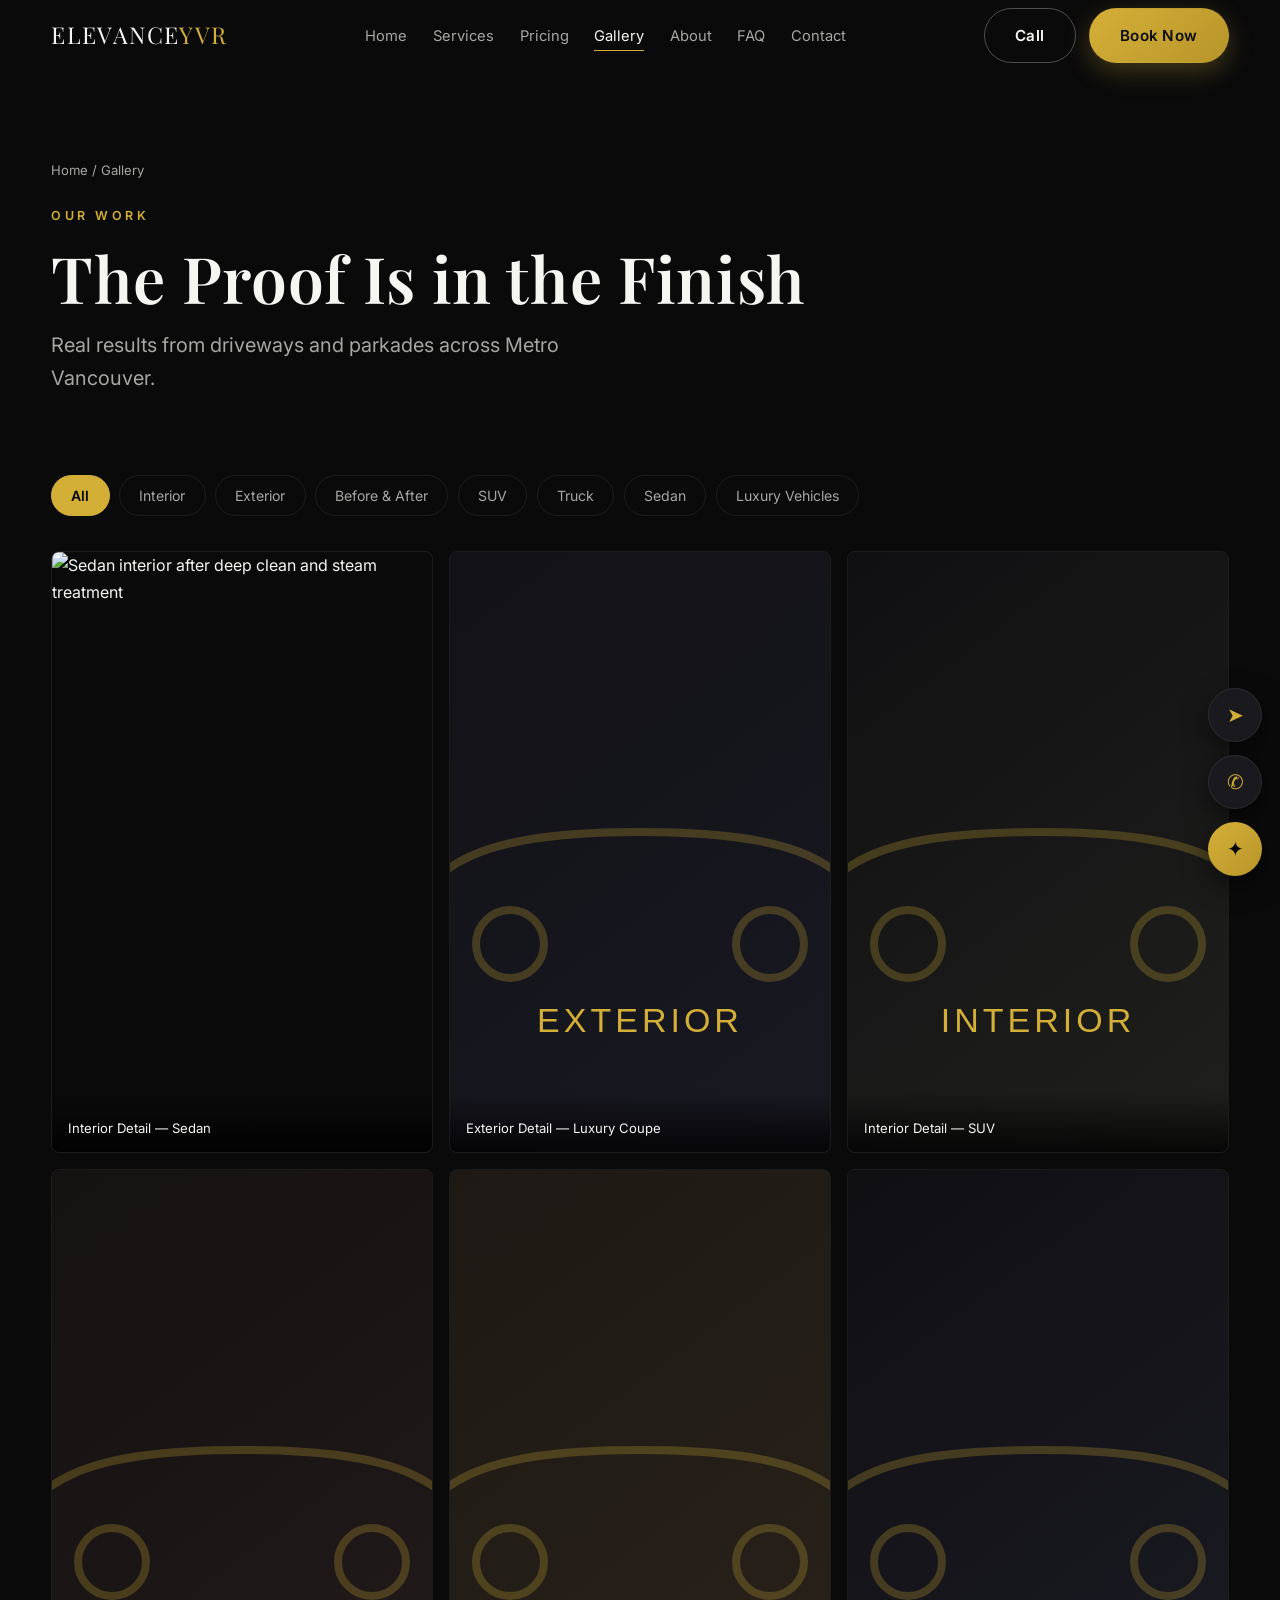
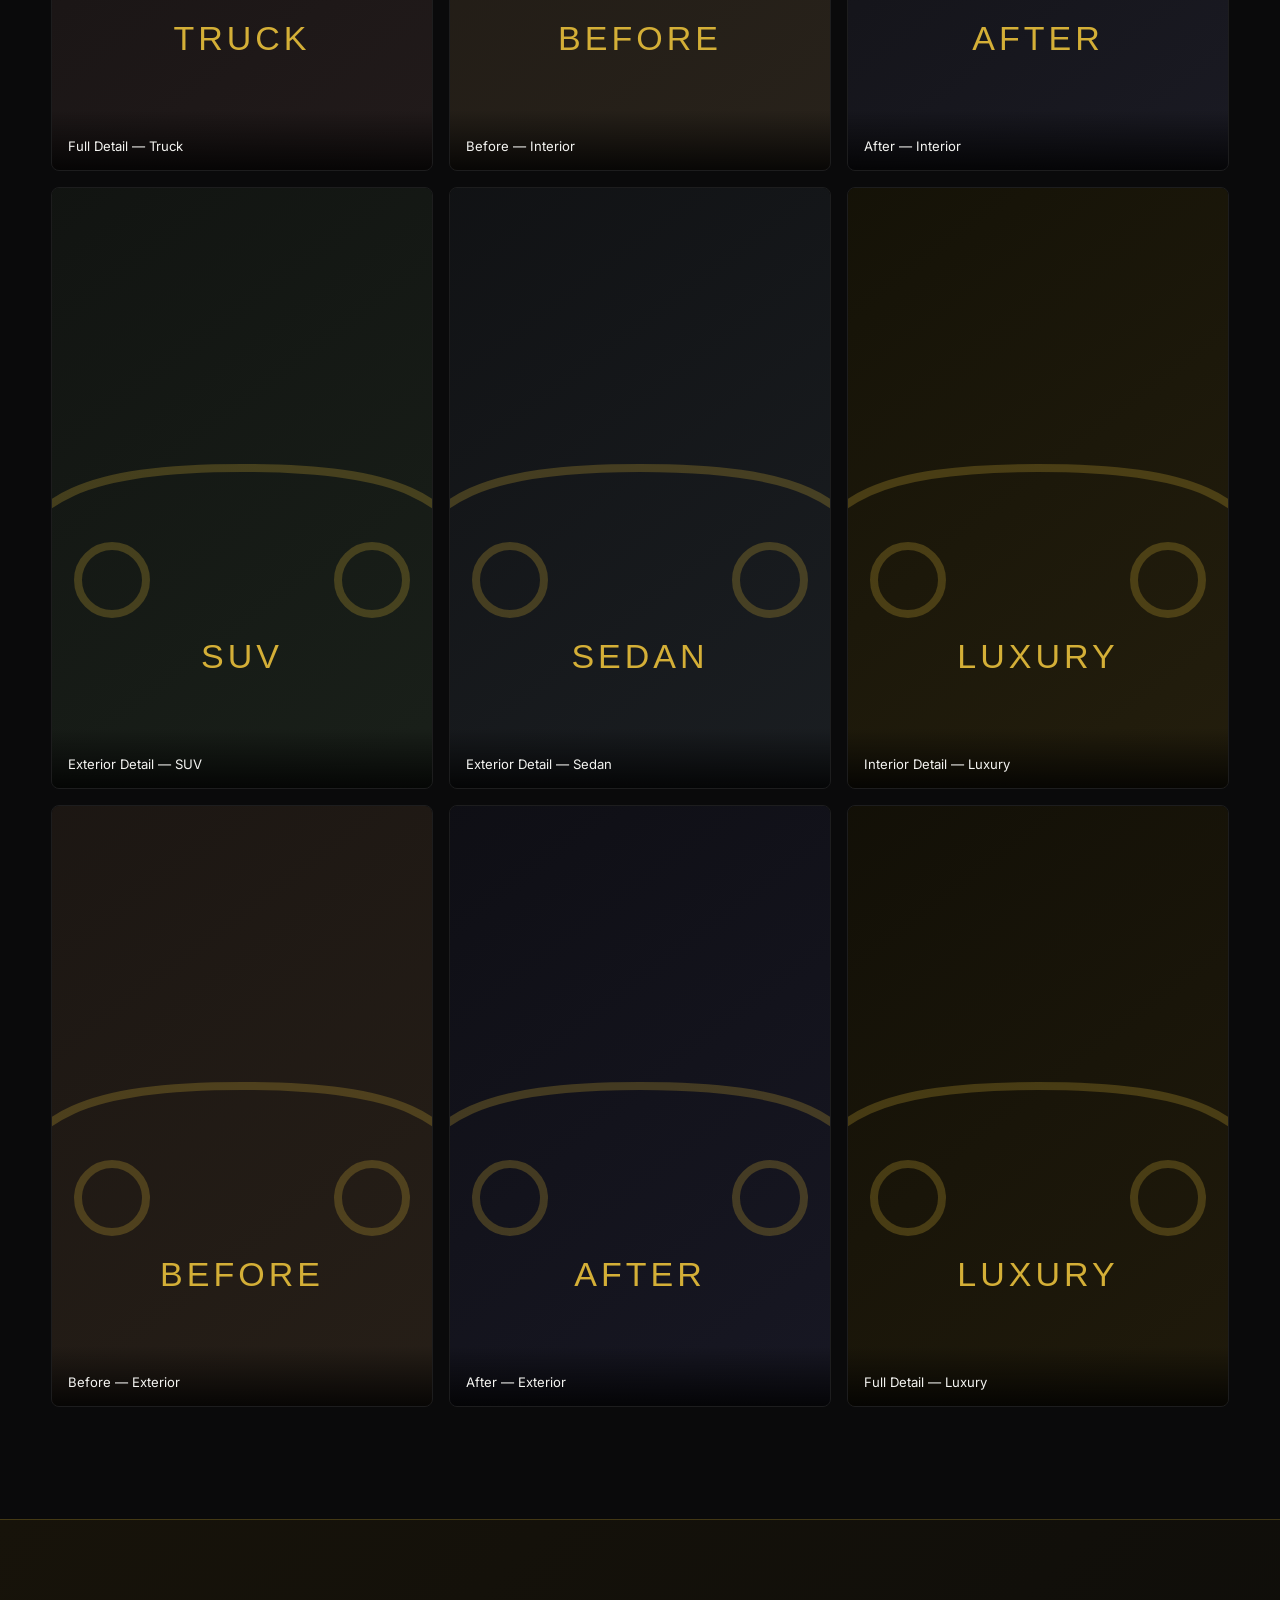
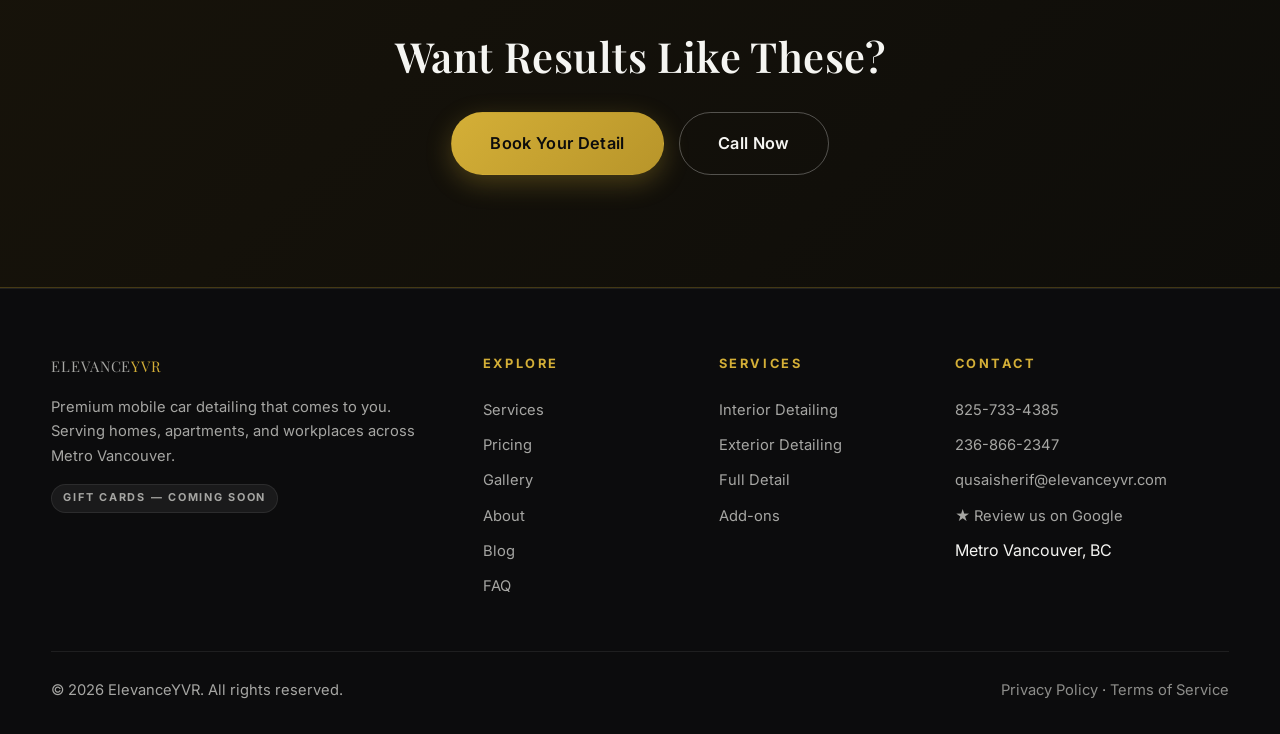
==== gallery.html @ 8b78eb4e "Add privacy policy, terms of service, services page, sitemap, and robots.txt" ====
<!DOCTYPE html>
<html lang="en-CA">
<head>
  <meta charset="UTF-8">
  <meta name="viewport" content="width=device-width, initial-scale=1.0">
  <title>Detailing Gallery | Before & After | ElevanceYVR Vancouver</title>
  <meta name="description" content="Before & after photos of interior and exterior details on sedans, SUVs, trucks and luxury vehicles across Metro Vancouver.">
  <link rel="canonical" href="https://elevanceyvr.com/gallery.html">
  <meta name="theme-color" content="#0a0a0b">
  <link rel="icon" type="image/svg+xml" href="assets/img/favicon.svg">
  <meta property="og:type" content="website">
  <meta property="og:site_name" content="ElevanceYVR">
  <meta property="og:title" content="Detailing Gallery | Before & After | ElevanceYVR Vancouver">
  <meta property="og:description" content="Before & after photos of interior and exterior details on sedans, SUVs, trucks and luxury vehicles across Metro Vancouver.">
  <meta property="og:url" content="https://elevanceyvr.com/gallery.html">
  <meta property="og:image" content="https://elevanceyvr.com/assets/img/og-image.svg">
  <meta property="og:locale" content="en_CA">
  <meta name="twitter:card" content="summary_large_image">
  <meta name="twitter:title" content="Detailing Gallery | Before & After | ElevanceYVR Vancouver">
  <meta name="twitter:description" content="Before & after photos of interior and exterior details on sedans, SUVs, trucks and luxury vehicles across Metro Vancouver.">
  <meta name="twitter:image" content="https://elevanceyvr.com/assets/img/og-image.svg">
  <link rel="preconnect" href="https://fonts.googleapis.com">
  <link rel="preconnect" href="https://fonts.gstatic.com" crossorigin>
  <link href="https://fonts.googleapis.com/css2?family=Inter:wght@400;600;700&family=Playfair+Display:wght@500;600&display=swap" rel="stylesheet">
  <link rel="stylesheet" href="css/style.css">
</head>
<body>
  <a class="skip-link" href="#main">Skip to content</a>
  <header class="site-header">
    <div class="container nav">
      <a class="logo" href="index.html" aria-label="ElevanceYVR home">ELEVANCE<span>YVR</span></a>
      <nav aria-label="Main navigation">
        <ul class="nav-links" id="nav-links">
          <li><a href="index.html">Home</a></li>
          <li><a href="services.html">Services</a></li>
          <li><a href="pricing.html">Pricing</a></li>
          <li><a href="gallery.html" aria-current="page">Gallery</a></li>
          <li><a href="about.html">About</a></li>
          <li><a href="faq.html">FAQ</a></li>
          <li><a href="contact.html">Contact</a></li>
        </ul>
      </nav>
      <div class="nav-cta">
        <a class="btn btn-outline" data-config="tel" href="tel:+18257334385">Call</a>
        <a class="btn btn-gold" href="booking.html">Book Now</a>
        <button class="nav-toggle" aria-expanded="false" aria-controls="nav-links" aria-label="Menu"><span></span></button>
      </div>
    </div>
  </header>
  <main id="main">
    <section class="page-hero">
      <div class="container">
        <p class="breadcrumbs"><a href="index.html">Home</a> / Gallery</p>
        <p class="eyebrow">Our Work</p>
        <h1>The Proof Is in the Finish</h1>
        <p class="lead">Real results from driveways and parkades across Metro Vancouver.</p>
      </div>
    </section>

    <section class="section" style="padding-top:1rem">
      <div class="container">
        <!-- Filter bar -->
        <div class="filter-bar" role="group" aria-label="Filter gallery">
          <button class="filter-btn active" data-filter="all">All</button>
          <button class="filter-btn" data-filter="interior">Interior</button>
          <button class="filter-btn" data-filter="exterior">Exterior</button>
          <button class="filter-btn" data-filter="beforeafter">Before &amp; After</button>
          <button class="filter-btn" data-filter="suv">SUV</button>
          <button class="filter-btn" data-filter="truck">Truck</button>
          <button class="filter-btn" data-filter="sedan">Sedan</button>
          <button class="filter-btn" data-filter="luxury">Luxury Vehicles</button>
        </div>

        <!-- Gallery grid: add photos by copying a <figure> block and setting
             data-cat to space-separated categories -->
        <div class="gallery-grid" id="gallery-grid">
          <figure class="gallery-item" data-cat="interior sedan"><img src="assets/img/interior-1.svg" alt="Sedan interior after deep clean and steam treatment" loading="lazy" width="800" height="600"><figcaption>Interior Detail — Sedan</figcaption></figure>
          <figure class="gallery-item" data-cat="exterior luxury"><img src="assets/img/exterior-1.svg" alt="Luxury coupe exterior after hand wash and wax" loading="lazy" width="800" height="600"><figcaption>Exterior Detail — Luxury Coupe</figcaption></figure>
          <figure class="gallery-item" data-cat="interior suv"><img src="assets/img/interior-2.svg" alt="SUV interior with shampooed carpets and conditioned seats" loading="lazy" width="800" height="600"><figcaption>Interior Detail — SUV</figcaption></figure>
          <figure class="gallery-item" data-cat="exterior truck"><img src="assets/img/truck-1.svg" alt="Pickup truck exterior after full detail" loading="lazy" width="800" height="600"><figcaption>Full Detail — Truck</figcaption></figure>
          <figure class="gallery-item" data-cat="beforeafter interior"><img src="assets/img/before-1.svg" alt="Interior before detailing showing dirt and stains" loading="lazy" width="800" height="600"><figcaption>Before — Interior</figcaption></figure>
          <figure class="gallery-item" data-cat="beforeafter interior"><img src="assets/img/after-1.svg" alt="Same interior after detailing, spotless" loading="lazy" width="800" height="600"><figcaption>After — Interior</figcaption></figure>
          <figure class="gallery-item" data-cat="suv exterior"><img src="assets/img/suv-1.svg" alt="SUV exterior with glossy finish after wax" loading="lazy" width="800" height="600"><figcaption>Exterior Detail — SUV</figcaption></figure>
          <figure class="gallery-item" data-cat="sedan exterior"><img src="assets/img/sedan-1.svg" alt="Sedan exterior after hand wash and trim dressing" loading="lazy" width="800" height="600"><figcaption>Exterior Detail — Sedan</figcaption></figure>
          <figure class="gallery-item" data-cat="luxury interior"><img src="assets/img/luxury-1.svg" alt="Luxury vehicle interior with conditioned leather" loading="lazy" width="800" height="600"><figcaption>Interior Detail — Luxury</figcaption></figure>
          <figure class="gallery-item" data-cat="beforeafter exterior"><img src="assets/img/before-2.svg" alt="Exterior before detailing with dirt and bug residue" loading="lazy" width="800" height="600"><figcaption>Before — Exterior</figcaption></figure>
          <figure class="gallery-item" data-cat="beforeafter exterior"><img src="assets/img/after-2.svg" alt="Same exterior after detailing with mirror shine" loading="lazy" width="800" height="600"><figcaption>After — Exterior</figcaption></figure>
          <figure class="gallery-item" data-cat="luxury exterior"><img src="assets/img/luxury-2.svg" alt="Luxury sedan after full detail at dusk" loading="lazy" width="800" height="600"><figcaption>Full Detail — Luxury</figcaption></figure>
        </div>
      </div>
    </section>

    <section class="section cta-band">
      <div class="container center reveal">
        <h2>Want Results Like These?</h2>
        <div class="btn-row mt-3" style="justify-content:center">
          <a class="btn btn-gold btn-lg" href="booking.html">Book Your Detail</a>
          <a class="btn btn-outline btn-lg" data-config="tel" href="tel:+18257334385">Call Now</a>
        </div>
      </div>
    </section>
  </main>
  <footer class="site-footer">
    <div class="container">
      <div class="footer-grid">
        <div>
          <a class="logo" href="index.html">ELEVANCE<span>YVR</span></a>
          <p class="mt-2">Premium mobile car detailing that comes to you. Serving homes, apartments, and workplaces across Metro Vancouver.</p>
          <p class="mt-2"><span class="badge badge-muted">Gift Cards — Coming Soon</span></p>
        </div>
        <div>
          <h4>Explore</h4>
          <ul>
            <li><a href="services.html">Services</a></li>
            <li><a href="pricing.html">Pricing</a></li>
            <li><a href="gallery.html">Gallery</a></li>
            <li><a href="about.html">About</a></li>
            <li><a href="blog/index.html">Blog</a></li>
            <li><a href="faq.html">FAQ</a></li>
          </ul>
        </div>
        <div>
          <h4>Services</h4>
          <ul>
            <li><a href="services.html#interior">Interior Detailing</a></li>
            <li><a href="services.html#exterior">Exterior Detailing</a></li>
            <li><a href="services.html#full">Full Detail</a></li>
            <li><a href="services.html#addons">Add-ons</a></li>
          </ul>
        </div>
        <div>
          <h4>Contact</h4>
          <ul>
            <li><a data-config="tel" href="tel:+18257334385" data-config-text>825-733-4385</a></li>
            <li><a data-config="tel2" href="tel:+12368662347" data-config-text>236-866-2347</a></li>
            <li><a data-config="mailto" href="mailto:qusaisherif@elevanceyvr.com" data-config-text>qusaisherif@elevanceyvr.com</a></li>
            <li><a data-config="review" href="#" target="_blank" rel="noopener">★ Review us on Google</a></li>
            <li>Metro Vancouver, BC</li>
          </ul>
        </div>
      </div>
      <div class="footer-bottom">
        <p>© <span data-year>2026</span> ElevanceYVR. All rights reserved.</p>
        <p><a href="privacy.html">Privacy Policy</a> · <a href="terms.html">Terms of Service</a></p>
      </div>
    </div>
  </footer>
  <div class="fab-stack">
    <a class="fab" data-config="directions" href="#" target="_blank" rel="noopener" aria-label="Get directions" title="Directions">➤</a>
    <a class="fab" data-config="tel" href="tel:+18257334385" aria-label="Call ElevanceYVR" title="Call">✆</a>
    <a class="fab fab-book" href="booking.html" aria-label="Book now" title="Book Now">✦</a>
  </div>
  <nav class="mobile-nav" aria-label="Quick actions">
    <ul>
      <li><a data-config="tel" href="tel:+18257334385"><span aria-hidden="true">✆</span><span>Call</span></a></li>
      <li><a class="primary" href="booking.html"><span aria-hidden="true">✦</span><span>Book</span></a></li>
      <li><a data-config="directions" href="#" target="_blank" rel="noopener"><span aria-hidden="true">➤</span><span>Directions</span></a></li>
    </ul>
  </nav>
  <script src="js/config.js"></script>
  <script src="js/main.js" defer></script>
  <script src="js/gallery.js" defer></script>
</body>
</html>
---- css/style.css ----
/* ==========================================================================
   ElevanceYVR — Premium Mobile Car Detailing
   Design system: matte black / white / gold. Luxury, minimal, modern.
   ========================================================================== */

/* ---------- Design tokens ---------- */
:root {
  --black: #0a0a0b;          /* page background */
  --surface: #121214;        /* cards */
  --surface-2: #1a1a1e;      /* raised cards / inputs */
  --line: rgba(255, 255, 255, .08);
  --white: #f5f5f2;
  --muted: #a6a6a3;
  --gold: #d4af37;
  --gold-soft: #e6c96b;
  --gold-dim: rgba(212, 175, 55, .12);
  --radius: 14px;
  --radius-sm: 8px;
  --shadow: 0 20px 50px rgba(0, 0, 0, .45);
  --font-display: "Playfair Display", Georgia, serif;
  --font-body: "Inter", -apple-system, BlinkMacSystemFont, "Segoe UI", Roboto, sans-serif;
  --container: 1180px;
  --header-h: 72px;
  --ease: cubic-bezier(.22, 1, .36, 1);
}

/* ---------- Reset / base ---------- */
*, *::before, *::after { box-sizing: border-box; margin: 0; padding: 0; }
html { scroll-behavior: smooth; scroll-padding-top: calc(var(--header-h) + 12px); }
@media (prefers-reduced-motion: reduce) {
  html { scroll-behavior: auto; }
  *, *::before, *::after { animation-duration: .01ms !important; transition-duration: .01ms !important; }
}
body {
  background: var(--black);
  color: var(--white);
  font-family: var(--font-body);
  font-size: 1rem;
  line-height: 1.65;
  -webkit-font-smoothing: antialiased;
}
img, svg, iframe { max-width: 100%; display: block; }
a { color: inherit; text-decoration: none; }
ul, ol { list-style: none; }
button { font: inherit; cursor: pointer; background: none; border: none; color: inherit; }
:focus-visible { outline: 2px solid var(--gold); outline-offset: 3px; border-radius: 2px; }

.skip-link {
  position: absolute; left: -9999px; top: 0; z-index: 200;
  background: var(--gold); color: #000; padding: .6rem 1rem; font-weight: 600;
}
.skip-link:focus { left: 12px; top: 12px; }

/* ---------- Typography ---------- */
h1, h2, h3 { font-family: var(--font-display); font-weight: 600; line-height: 1.15; letter-spacing: .01em; }
h1 { font-size: clamp(2.2rem, 5.5vw, 4rem); }
h2 { font-size: clamp(1.7rem, 3.6vw, 2.6rem); }
h3 { font-size: 1.25rem; }
.lead { color: var(--muted); font-size: clamp(1.05rem, 2vw, 1.25rem); max-width: 46ch; }
.eyebrow {
  display: inline-block; color: var(--gold); font-size: .78rem; font-weight: 600;
  letter-spacing: .28em; text-transform: uppercase; margin-bottom: .9rem;
}
.gold { color: var(--gold); }
.center { text-align: center; }
.center .lead { margin-inline: auto; }

/* ---------- Layout ---------- */
.container { width: min(var(--container), 92%); margin-inline: auto; }
.section { padding: clamp(4rem, 9vw, 7rem) 0; }
.section-alt { background: linear-gradient(180deg, var(--black), #0e0e10 30%, var(--black)); }
.section-head { max-width: 720px; margin-bottom: clamp(2rem, 5vw, 3.5rem); }
.section-head.center { margin-inline: auto; }
.grid { display: grid; gap: 1.5rem; }
.grid-2 { grid-template-columns: repeat(2, 1fr); }
.grid-3 { grid-template-columns: repeat(3, 1fr); }
.grid-4 { grid-template-columns: repeat(4, 1fr); }
@media (max-width: 900px) { .grid-3, .grid-4 { grid-template-columns: repeat(2, 1fr); } }
@media (max-width: 620px) { .grid-2, .grid-3, .grid-4 { grid-template-columns: 1fr; } }

/* ---------- Buttons ---------- */
.btn {
  display: inline-flex; align-items: center; justify-content: center; gap: .55rem;
  padding: .85rem 1.9rem; border-radius: 999px; font-weight: 600; font-size: .95rem;
  letter-spacing: .02em; transition: transform .25s var(--ease), box-shadow .25s var(--ease),
  background .25s, color .25s, border-color .25s; border: 1px solid transparent;
  min-height: 48px;
}
.btn:hover { transform: translateY(-2px); }
.btn:active { transform: translateY(0); }
.btn-gold {
  background: linear-gradient(135deg, var(--gold), #b8952a);
  color: #0c0c0c; box-shadow: 0 8px 26px rgba(212, 175, 55, .28);
}
.btn-gold:hover { box-shadow: 0 12px 32px rgba(212, 175, 55, .4); }
.btn-outline { border-color: rgba(255, 255, 255, .28); color: var(--white); }
.btn-outline:hover { border-color: var(--gold); color: var(--gold); }
.btn-ghost { color: var(--muted); }
.btn-ghost:hover { color: var(--gold); }
.btn-lg { padding: 1.05rem 2.4rem; font-size: 1.02rem; }
.btn-block { width: 100%; }

/* ---------- Header / navigation ---------- */
.site-header {
  position: fixed; inset: 0 0 auto 0; z-index: 100; height: var(--header-h);
  display: flex; align-items: center;
  transition: background .35s, border-color .35s, backdrop-filter .35s;
  border-bottom: 1px solid transparent;
}
.site-header.scrolled {
  background: rgba(10, 10, 11, .82);
  backdrop-filter: blur(14px); -webkit-backdrop-filter: blur(14px);
  border-bottom-color: var(--line);
}
.nav { display: flex; align-items: center; justify-content: space-between; gap: 1rem; }
.logo { font-family: var(--font-display); font-size: 1.45rem; letter-spacing: .06em; }
.logo span { color: var(--gold); }
.nav-links { display: flex; align-items: center; gap: 1.6rem; }
.nav-links a { font-size: .92rem; color: var(--muted); transition: color .2s; position: relative; }
.nav-links a::after {
  content: ""; position: absolute; left: 0; bottom: -6px; height: 1px; width: 0;
  background: var(--gold); transition: width .3s var(--ease);
}
.nav-links a:hover, .nav-links a[aria-current="page"] { color: var(--white); }
.nav-links a:hover::after, .nav-links a[aria-current="page"]::after { width: 100%; }
.nav-cta { display: flex; align-items: center; gap: .8rem; }
.nav-toggle { display: none; width: 44px; height: 44px; position: relative; z-index: 102; }
.nav-toggle span, .nav-toggle span::before, .nav-toggle span::after {
  content: ""; display: block; width: 24px; height: 2px; background: var(--white);
  position: absolute; left: 10px; transition: transform .3s var(--ease), opacity .2s;
}
.nav-toggle span { top: 21px; }
.nav-toggle span::before { top: -7px; left: 0; }
.nav-toggle span::after { top: 7px; left: 0; }
.nav-toggle[aria-expanded="true"] span { background: transparent; }
.nav-toggle[aria-expanded="true"] span::before { transform: translateY(7px) rotate(45deg); }
.nav-toggle[aria-expanded="true"] span::after { transform: translateY(-7px) rotate(-45deg); }

@media (max-width: 980px) {
  .nav-toggle { display: block; }
  .nav-cta .btn-outline { display: none; }
  .nav-links {
    position: fixed; inset: 0; z-index: 101; flex-direction: column; justify-content: center;
    gap: 2rem; background: rgba(10, 10, 11, .97); backdrop-filter: blur(10px);
    opacity: 0; visibility: hidden; transition: opacity .3s, visibility .3s;
  }
  .nav-links.open { opacity: 1; visibility: visible; }
  .nav-links a { font-size: 1.3rem; }
}

/* ---------- Promo banner ---------- */
.promo-banner {
  background: linear-gradient(90deg, #2a2110, #1a1508);
  border-bottom: 1px solid rgba(212, 175, 55, .3);
  color: var(--gold-soft); text-align: center; font-size: .88rem;
  padding: .55rem 3rem .55rem 1rem; position: relative; z-index: 99;
}
.promo-banner a { text-decoration: underline; text-underline-offset: 3px; }
.promo-banner .promo-close {
  position: absolute; right: .6rem; top: 50%; transform: translateY(-50%);
  width: 32px; height: 32px; color: var(--gold-soft); font-size: 1.1rem;
}
body.has-promo { --header-h: 112px; }
body.has-promo .site-header { top: 40px; }

/* ---------- Hero ---------- */
.hero {
  min-height: 92svh; display: flex; align-items: center; position: relative;
  padding-top: var(--header-h); overflow: hidden; isolation: isolate;
}
.hero-bg {
  position: absolute; inset: 0; z-index: -1; object-fit: cover; width: 100%; height: 100%;
  opacity: .9;
}
.hero::after {
  content: ""; position: absolute; inset: 0; z-index: -1;
  background: linear-gradient(180deg, rgba(10,10,11,.55), rgba(10,10,11,.25) 45%, var(--black));
}
.hero-inner { max-width: 780px; }
.hero .btn-row { margin-top: 2.2rem; }
.btn-row { display: flex; flex-wrap: wrap; gap: .9rem; }
.hero-badges { display: flex; flex-wrap: wrap; gap: 1.6rem; margin-top: 3rem; color: var(--muted); font-size: .88rem; }
.hero-badges strong { color: var(--gold); font-size: 1.15rem; display: block; font-family: var(--font-display); }

/* ---------- Cards ---------- */
.card {
  background: var(--surface); border: 1px solid var(--line); border-radius: var(--radius);
  padding: 2rem 1.7rem; transition: transform .35s var(--ease), border-color .35s, box-shadow .35s;
}
.card:hover { transform: translateY(-5px); border-color: rgba(212, 175, 55, .35); box-shadow: var(--shadow); }
.card h3 { margin-bottom: .6rem; }
.card p { color: var(--muted); font-size: .95rem; }
.card-icon {
  width: 52px; height: 52px; border-radius: 12px; display: grid; place-items: center;
  background: var(--gold-dim); color: var(--gold); margin-bottom: 1.2rem; font-size: 1.35rem;
}
.check-list li, .x-list li { display: flex; gap: .6rem; padding: .3rem 0; color: var(--muted); font-size: .95rem; }
.check-list li::before { content: "✓"; color: var(--gold); font-weight: 700; flex: none; }
.badge {
  display: inline-block; font-size: .68rem; font-weight: 700; letter-spacing: .16em;
  text-transform: uppercase; padding: .28rem .7rem; border-radius: 999px;
  background: var(--gold-dim); color: var(--gold); border: 1px solid rgba(212,175,55,.3);
}
.badge-muted { background: rgba(255,255,255,.06); color: var(--muted); border-color: var(--line); }

/* ---------- Process steps ---------- */
.steps { counter-reset: step; }
.step { position: relative; padding-left: 0; }
.step-num {
  font-family: var(--font-display); font-size: 2.6rem; color: transparent;
  -webkit-text-stroke: 1px var(--gold); margin-bottom: .8rem; display: block; line-height: 1;
}

/* ---------- Pricing ---------- */
.pricing-grid { align-items: stretch; }
.price-card { display: flex; flex-direction: column; position: relative; }
.price-card.featured { border-color: rgba(212, 175, 55, .55); background: linear-gradient(180deg, #17150d, var(--surface)); }
.price-card .badge { position: absolute; top: -13px; left: 50%; transform: translateX(-50%); background: var(--gold); color: #000; }
.price { font-family: var(--font-display); font-size: 2.6rem; margin: .6rem 0 .2rem; }
.price small { font-size: 1rem; color: var(--muted); font-family: var(--font-body); }
.price-from { color: var(--muted); font-size: .8rem; text-transform: uppercase; letter-spacing: .14em; }
.price-card ul { margin: 1.3rem 0 1.8rem; flex: 1; }
.compare-wrap { overflow-x: auto; border: 1px solid var(--line); border-radius: var(--radius); }
.compare { width: 100%; border-collapse: collapse; min-width: 640px; font-size: .93rem; }
.compare th, .compare td { padding: .85rem 1.1rem; text-align: center; border-bottom: 1px solid var(--line); }
.compare th { background: var(--surface-2); font-weight: 600; }
.compare td:first-child, .compare th:first-child { text-align: left; color: var(--muted); }
.compare .yes { color: var(--gold); font-weight: 700; }
.compare .no { color: #555; }
.compare tr:last-child td { border-bottom: 0; }
.compare .col-featured { background: rgba(212, 175, 55, .06); }

/* ---------- Reviews carousel ---------- */
.carousel { position: relative; overflow: hidden; }
.carousel-track { display: flex; transition: transform .6s var(--ease); }
.review-slide { flex: 0 0 100%; padding: 0 4px; }
.review-card {
  max-width: 760px; margin-inline: auto; text-align: center;
  background: var(--surface); border: 1px solid var(--line); border-radius: var(--radius);
  padding: clamp(1.8rem, 4vw, 3rem);
}
.review-stars { color: var(--gold); letter-spacing: .3em; font-size: 1.1rem; margin-bottom: 1.1rem; }
.review-text { color: var(--white); font-size: 1.02rem; font-style: italic; max-width: 60ch; margin-inline: auto; }
.review-name { margin-top: 1.4rem; color: var(--gold); font-weight: 600; }
.review-source { color: var(--muted); font-size: .82rem; }
.carousel-nav { display: flex; align-items: center; justify-content: center; gap: 1rem; margin-top: 1.6rem; }
.carousel-btn {
  width: 46px; height: 46px; border-radius: 50%; border: 1px solid var(--line);
  display: grid; place-items: center; transition: border-color .2s, color .2s;
}
.carousel-btn:hover { border-color: var(--gold); color: var(--gold); }
.carousel-dots { display: flex; gap: .5rem; }
.carousel-dots button { width: 9px; height: 9px; border-radius: 50%; background: #3a3a3e; transition: background .2s, transform .2s; padding: 0; }
.carousel-dots button[aria-selected="true"] { background: var(--gold); transform: scale(1.25); }

/* ---------- Before / After slider ---------- */
.ba-slider {
  position: relative; border-radius: var(--radius); overflow: hidden; user-select: none;
  border: 1px solid var(--line); aspect-ratio: 4 / 3; touch-action: none;
}
.ba-slider img { position: absolute; inset: 0; width: 100%; height: 100%; object-fit: cover; }
.ba-after { clip-path: inset(0 0 0 var(--pos, 50%)); }
.ba-handle {
  position: absolute; top: 0; bottom: 0; left: var(--pos, 50%); width: 2px;
  background: var(--gold); transform: translateX(-1px); cursor: ew-resize;
}
.ba-handle::after {
  content: "◂ ▸"; position: absolute; top: 50%; left: 50%; transform: translate(-50%, -50%);
  width: 46px; height: 46px; border-radius: 50%; background: var(--gold); color: #000;
  display: grid; place-items: center; font-size: .8rem; box-shadow: 0 4px 18px rgba(0,0,0,.5);
}
.ba-label {
  position: absolute; top: 12px; z-index: 2; font-size: .7rem; font-weight: 700;
  letter-spacing: .14em; padding: .3rem .7rem; border-radius: 999px;
  background: rgba(0, 0, 0, .65); color: var(--white);
}
.ba-label-before { left: 12px; }
.ba-label-after { right: 12px; color: var(--gold); }

/* ---------- Gallery ---------- */
.filter-bar { display: flex; flex-wrap: wrap; gap: .6rem; margin-bottom: 2.2rem; }
.filter-btn {
  padding: .5rem 1.2rem; border-radius: 999px; border: 1px solid var(--line);
  color: var(--muted); font-size: .88rem; transition: all .25s;
}
.filter-btn:hover { color: var(--white); }
.filter-btn.active { background: var(--gold); border-color: var(--gold); color: #000; font-weight: 600; }
.gallery-grid { display: grid; grid-template-columns: repeat(3, 1fr); gap: 1rem; }
@media (max-width: 900px) { .gallery-grid { grid-template-columns: repeat(2, 1fr); } }
@media (max-width: 560px) { .gallery-grid { grid-template-columns: 1fr; } }
.gallery-item { border-radius: var(--radius-sm); overflow: hidden; position: relative; border: 1px solid var(--line); }
.gallery-item img { aspect-ratio: 4 / 3; object-fit: cover; width: 100%; transition: transform .5s var(--ease); }
.gallery-item:hover img { transform: scale(1.04); }
.gallery-item figcaption {
  position: absolute; inset: auto 0 0 0; padding: 1.6rem 1rem .8rem; font-size: .82rem;
  color: var(--white); background: linear-gradient(transparent, rgba(0, 0, 0, .8));
}
.gallery-item.hidden { display: none; }

/* ---------- FAQ accordion ---------- */
.faq-list { max-width: 780px; margin-inline: auto; }
.faq-item { border-bottom: 1px solid var(--line); }
.faq-q {
  width: 100%; display: flex; justify-content: space-between; align-items: center; gap: 1rem;
  padding: 1.35rem .2rem; text-align: left; font-weight: 600; font-size: 1.02rem;
  transition: color .2s;
}
.faq-q:hover { color: var(--gold); }
.faq-q .faq-icon { flex: none; color: var(--gold); font-size: 1.3rem; transition: transform .3s var(--ease); }
.faq-q[aria-expanded="true"] .faq-icon { transform: rotate(45deg); }
.faq-a { overflow: hidden; max-height: 0; transition: max-height .4s var(--ease); }
.faq-a p { color: var(--muted); padding: 0 .2rem 1.4rem; font-size: .96rem; max-width: 65ch; }

/* ---------- Service areas ---------- */
.area-chips { display: flex; flex-wrap: wrap; gap: .7rem; }
.area-chip {
  padding: .6rem 1.3rem; border: 1px solid var(--line); border-radius: 999px;
  color: var(--muted); font-size: .92rem; transition: all .3s var(--ease);
}
.area-chip:hover { border-color: var(--gold); color: var(--gold); transform: translateY(-2px); }

/* ---------- Forms ---------- */
.form-grid { display: grid; grid-template-columns: repeat(2, 1fr); gap: 1.1rem; }
@media (max-width: 620px) { .form-grid { grid-template-columns: 1fr; } }
.field { display: flex; flex-direction: column; gap: .4rem; }
.field-full { grid-column: 1 / -1; }
.field label { font-size: .85rem; font-weight: 600; color: var(--white); }
.field label .req { color: var(--gold); }
.field input, .field select, .field textarea {
  background: var(--surface-2); border: 1px solid var(--line); border-radius: var(--radius-sm);
  color: var(--white); padding: .8rem 1rem; font: inherit; font-size: .95rem;
  transition: border-color .2s; width: 100%; min-height: 48px;
}
.field textarea { min-height: 110px; resize: vertical; }
.field input:focus, .field select:focus, .field textarea:focus { outline: none; border-color: var(--gold); }
.field select { appearance: none; background-image: url("data:image/svg+xml,%3Csvg xmlns='http://www.w3.org/2000/svg' width='12' height='8'%3E%3Cpath d='M1 1l5 5 5-5' stroke='%23d4af37' fill='none' stroke-width='1.5'/%3E%3C/svg%3E"); background-repeat: no-repeat; background-position: right 1rem center; }
.field .error-msg { color: #e26d6d; font-size: .8rem; display: none; }
.field.invalid input, .field.invalid select { border-color: #e26d6d; }
.field.invalid .error-msg { display: block; }
.hint { color: var(--muted); font-size: .82rem; }

/* Choice cards (booking packages / add-ons / payment) */
.choice-grid { display: grid; grid-template-columns: repeat(3, 1fr); gap: 1rem; }
@media (max-width: 720px) { .choice-grid { grid-template-columns: 1fr; } }
.choice { position: relative; }
.choice input { position: absolute; opacity: 0; inset: 0; cursor: pointer; width: 100%; height: 100%; }
.choice-body {
  border: 1px solid var(--line); border-radius: var(--radius); padding: 1.2rem 1.1rem;
  transition: border-color .25s, background .25s; height: 100%;
}
.choice input:checked + .choice-body { border-color: var(--gold); background: var(--gold-dim); }
.choice input:focus-visible + .choice-body { outline: 2px solid var(--gold); outline-offset: 2px; }
.choice input:disabled + .choice-body { opacity: .45; cursor: not-allowed; }
.choice-body strong { display: block; margin-bottom: .2rem; }
.choice-body .choice-price { color: var(--gold); font-weight: 600; font-size: .9rem; }
.choice-body p { color: var(--muted); font-size: .84rem; }

/* Booking summary */
.summary-card { position: sticky; top: calc(var(--header-h) + 20px); }
.summary-row { display: flex; justify-content: space-between; gap: 1rem; padding: .45rem 0; font-size: .93rem; color: var(--muted); border-bottom: 1px dashed var(--line); }
.summary-row strong { color: var(--white); }
.summary-total { display: flex; justify-content: space-between; padding-top: 1rem; font-size: 1.15rem; font-weight: 700; }
.summary-total span:last-child { color: var(--gold); font-family: var(--font-display); font-size: 1.5rem; }
.booking-layout { display: grid; grid-template-columns: 1.8fr 1fr; gap: 2rem; align-items: start; }
@media (max-width: 900px) { .booking-layout { grid-template-columns: 1fr; } .summary-card { position: static; } }
.form-section { margin-bottom: 2.6rem; }
.form-section > h3 { margin-bottom: 1.2rem; padding-bottom: .7rem; border-bottom: 1px solid var(--line); }
.form-section > h3 .step-tag { color: var(--gold); font-family: var(--font-body); font-size: .8rem; letter-spacing: .2em; display: block; margin-bottom: .3rem; }

/* Confirmation */
.confirm-panel { text-align: center; max-width: 640px; margin-inline: auto; padding: clamp(2rem, 5vw, 4rem) 1.5rem; }
.confirm-check {
  width: 84px; height: 84px; margin: 0 auto 1.6rem; border-radius: 50%;
  background: var(--gold-dim); border: 1px solid var(--gold); color: var(--gold);
  display: grid; place-items: center; font-size: 2.4rem;
  animation: pop .5s var(--ease);
}
@keyframes pop { from { transform: scale(.4); opacity: 0; } to { transform: scale(1); opacity: 1; } }
.confirm-details { text-align: left; margin: 2rem 0; }

/* ---------- Booking wizard: progress indicator ---------- */
.progress { max-width: 860px; margin-inline: auto; }
.progress-count { text-align: right; font-size: .8rem; color: var(--muted); margin-bottom: .4rem; }
.progress-count span:first-child { color: var(--gold); font-weight: 700; }
.progress-steps { display: flex; justify-content: space-between; margin-bottom: .8rem; }
.progress-step { display: flex; flex-direction: column; align-items: center; gap: .4rem; flex: 1; }
.progress-step .dot {
  width: 34px; height: 34px; border-radius: 50%; display: grid; place-items: center;
  font-size: .8rem; font-weight: 700; border: 1px solid var(--line); color: var(--muted);
  background: var(--surface); transition: all .35s var(--ease);
}
.progress-step .plabel { font-size: .68rem; letter-spacing: .06em; text-transform: uppercase; color: var(--muted); }
.progress-step.current .dot { border-color: var(--gold); color: var(--gold); box-shadow: 0 0 0 4px var(--gold-dim); }
.progress-step.current .plabel { color: var(--white); }
.progress-step.done .dot { background: var(--gold); border-color: var(--gold); color: #000; }
.progress-bar { height: 3px; background: var(--surface-2); border-radius: 3px; overflow: hidden; }
.progress-bar span { display: block; height: 100%; width: 0; background: linear-gradient(90deg, var(--gold), var(--gold-soft)); transition: width .5s var(--ease); }
@media (max-width: 720px) {
  .progress-step .plabel { display: none; }
  .progress-step .dot { width: 28px; height: 28px; font-size: .72rem; }
}

/* ---------- Booking wizard: steps ---------- */
.wizard-step { animation: stepIn .45s var(--ease); }
@keyframes stepIn { from { opacity: 0; transform: translateY(14px); } to { opacity: 1; transform: none; } }
.wizard-nav { display: flex; gap: .9rem; justify-content: space-between; margin-top: 1rem; }
.wizard-nav .btn-gold { margin-left: auto; }
#card-container { min-height: 92px; }
#review-card .summary-row strong { text-align: right; max-width: 60%; }

/* ---------- Contact ---------- */
.contact-grid { display: grid; grid-template-columns: 1fr 1.2fr; gap: 2.5rem; align-items: start; }
@media (max-width: 880px) { .contact-grid { grid-template-columns: 1fr; } }
.contact-item { display: flex; gap: 1rem; padding: 1rem 0; border-bottom: 1px solid var(--line); align-items: flex-start; }
.contact-item .card-icon { margin: 0; flex: none; width: 46px; height: 46px; }
.contact-item a:hover { color: var(--gold); }
.hours-table { width: 100%; font-size: .93rem; color: var(--muted); }
.hours-table td { padding: .35rem 0; border-bottom: 1px dashed var(--line); }
.hours-table td:last-child { text-align: right; color: var(--white); }
.map-embed { border: 1px solid var(--line); border-radius: var(--radius); overflow: hidden; aspect-ratio: 16 / 10; }
.map-embed iframe { width: 100%; height: 100%; border: 0; }

/* ---------- Footer ---------- */
.site-footer { border-top: 1px solid var(--line); padding: 4rem 0 2rem; background: #0c0c0d; }
.footer-grid { display: grid; grid-template-columns: 2fr 1fr 1fr 1.4fr; gap: 2.5rem; margin-bottom: 3rem; }
@media (max-width: 880px) { .footer-grid { grid-template-columns: repeat(2, 1fr); } }
@media (max-width: 540px) { .footer-grid { grid-template-columns: 1fr; } }
.site-footer h4 { font-size: .8rem; text-transform: uppercase; letter-spacing: .2em; color: var(--gold); margin-bottom: 1.1rem; }
.site-footer p, .site-footer a { color: var(--muted); font-size: .92rem; }
.site-footer li { padding: .28rem 0; }
.site-footer a:hover { color: var(--gold); }
.footer-bottom {
  border-top: 1px solid var(--line); padding-top: 1.6rem; display: flex; flex-wrap: wrap;
  justify-content: space-between; gap: 1rem; color: #6d6d6a; font-size: .82rem;
}
.footer-bottom a { color: #8d8d8a; }

/* ---------- Floating action buttons ---------- */
.fab-stack {
  position: fixed; right: 18px; bottom: 88px; z-index: 90;
  display: flex; flex-direction: column; gap: .8rem;
}
@media (min-width: 761px) { .fab-stack { bottom: 24px; } }
.fab {
  width: 54px; height: 54px; border-radius: 50%; display: grid; place-items: center;
  background: var(--surface-2); border: 1px solid var(--line); color: var(--gold);
  font-size: 1.25rem; box-shadow: 0 10px 26px rgba(0,0,0,.5);
  transition: transform .25s var(--ease), border-color .25s;
}
.fab:hover { transform: scale(1.08); border-color: var(--gold); }
.fab-book { background: linear-gradient(135deg, var(--gold), #b8952a); color: #000; border: none; }

/* ---------- Mobile bottom nav ---------- */
.mobile-nav {
  position: fixed; inset: auto 0 0 0; z-index: 95; display: none;
  background: rgba(12, 12, 13, .95); backdrop-filter: blur(14px);
  border-top: 1px solid var(--line);
  padding-bottom: env(safe-area-inset-bottom);
}
.mobile-nav ul { display: grid; grid-template-columns: repeat(3, 1fr); }
.mobile-nav a {
  display: flex; flex-direction: column; align-items: center; gap: .15rem;
  padding: .6rem 0 .7rem; font-size: .68rem; letter-spacing: .06em; color: var(--muted);
}
.mobile-nav a span:first-child { font-size: 1.15rem; }
.mobile-nav a.primary { color: var(--gold); }
@media (max-width: 760px) {
  .mobile-nav { display: block; }
  body { padding-bottom: 64px; }
}

/* ---------- Scroll reveal animations ---------- */
.reveal { opacity: 0; transform: translateY(26px); transition: opacity .7s var(--ease), transform .7s var(--ease); }
.reveal.visible { opacity: 1; transform: none; }
.reveal-d1 { transition-delay: .08s; } .reveal-d2 { transition-delay: .16s; }
.reveal-d3 { transition-delay: .24s; } .reveal-d4 { transition-delay: .32s; }
@media (prefers-reduced-motion: reduce) { .reveal { opacity: 1; transform: none; } }

/* ---------- Page hero (inner pages) ---------- */
.page-hero { padding: calc(var(--header-h) + clamp(3rem, 8vw, 5.5rem)) 0 clamp(2.5rem, 6vw, 4rem); }
.page-hero .lead { margin-top: .9rem; }
.breadcrumbs { font-size: .82rem; color: var(--muted); margin-bottom: 1.2rem; }
.breadcrumbs a:hover { color: var(--gold); }

/* ---------- CTA band ---------- */
.cta-band {
  background: linear-gradient(135deg, #17130a, #0e0d0a);
  border-block: 1px solid rgba(212, 175, 55, .25); text-align: center;
}

/* ---------- Blog ---------- */
.post-card time { color: var(--gold); font-size: .8rem; letter-spacing: .1em; text-transform: uppercase; }
.post-card h3 { margin: .5rem 0 .6rem; }
.post-body { max-width: 720px; margin-inline: auto; }
.post-body h2 { margin: 2.4rem 0 1rem; font-size: 1.6rem; }
.post-body p { color: var(--muted); margin-bottom: 1.2rem; }
.post-body strong { color: var(--white); }

/* ---------- 404 ---------- */
.error-page { min-height: 80svh; display: grid; place-items: center; text-align: center; padding-top: var(--header-h); }
.error-code { font-family: var(--font-display); font-size: clamp(6rem, 20vw, 11rem); line-height: 1; color: transparent; -webkit-text-stroke: 2px var(--gold); }

/* ---------- Legal ---------- */
.legal-body { max-width: 760px; }
.legal-body h2 { font-size: 1.35rem; margin: 2.2rem 0 .8rem; }
.legal-body p, .legal-body li { color: var(--muted); margin-bottom: .9rem; font-size: .95rem; }
.legal-body ul { list-style: disc; padding-left: 1.4rem; }

/* ---------- Utilities ---------- */
.mt-1 { margin-top: .5rem; } .mt-2 { margin-top: 1rem; } .mt-3 { margin-top: 2rem; } .mt-4 { margin-top: 3rem; }
.visually-hidden { position: absolute; width: 1px; height: 1px; overflow: hidden; clip: rect(0 0 0 0); white-space: nowrap; }
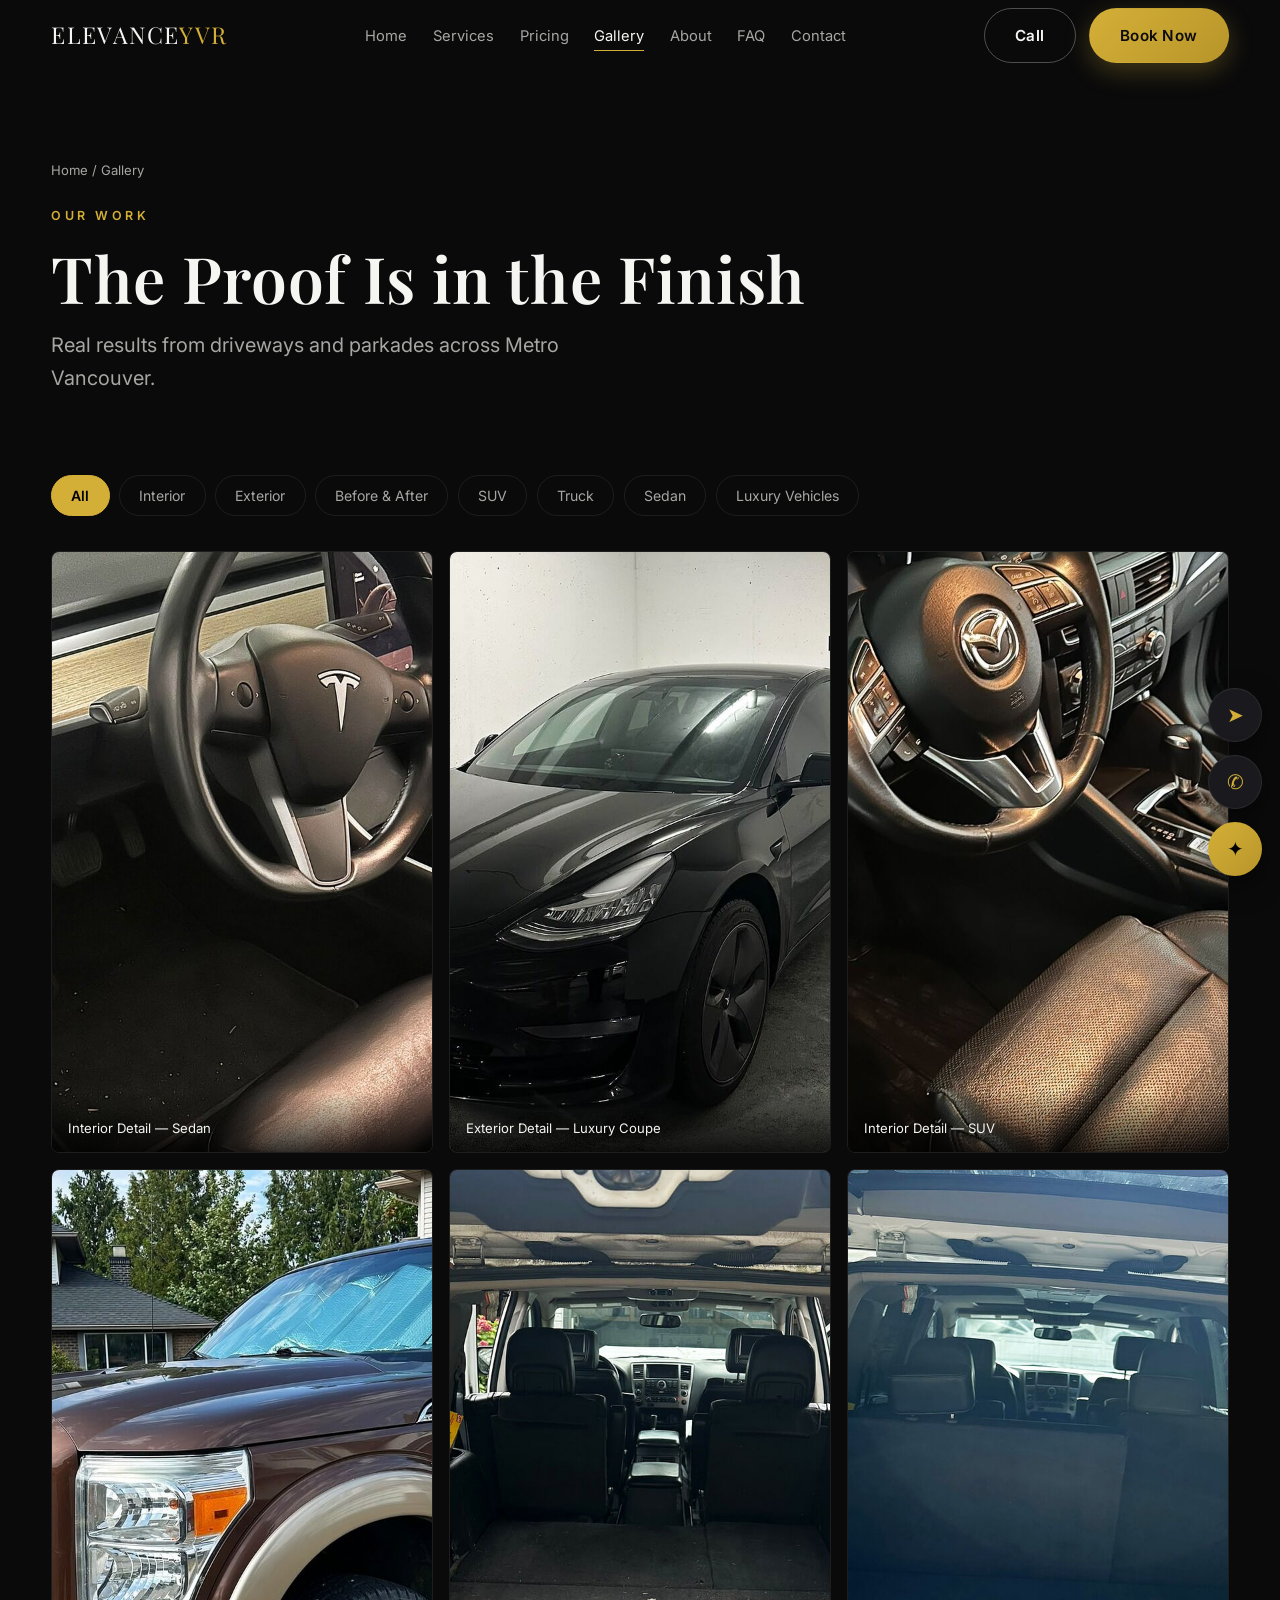
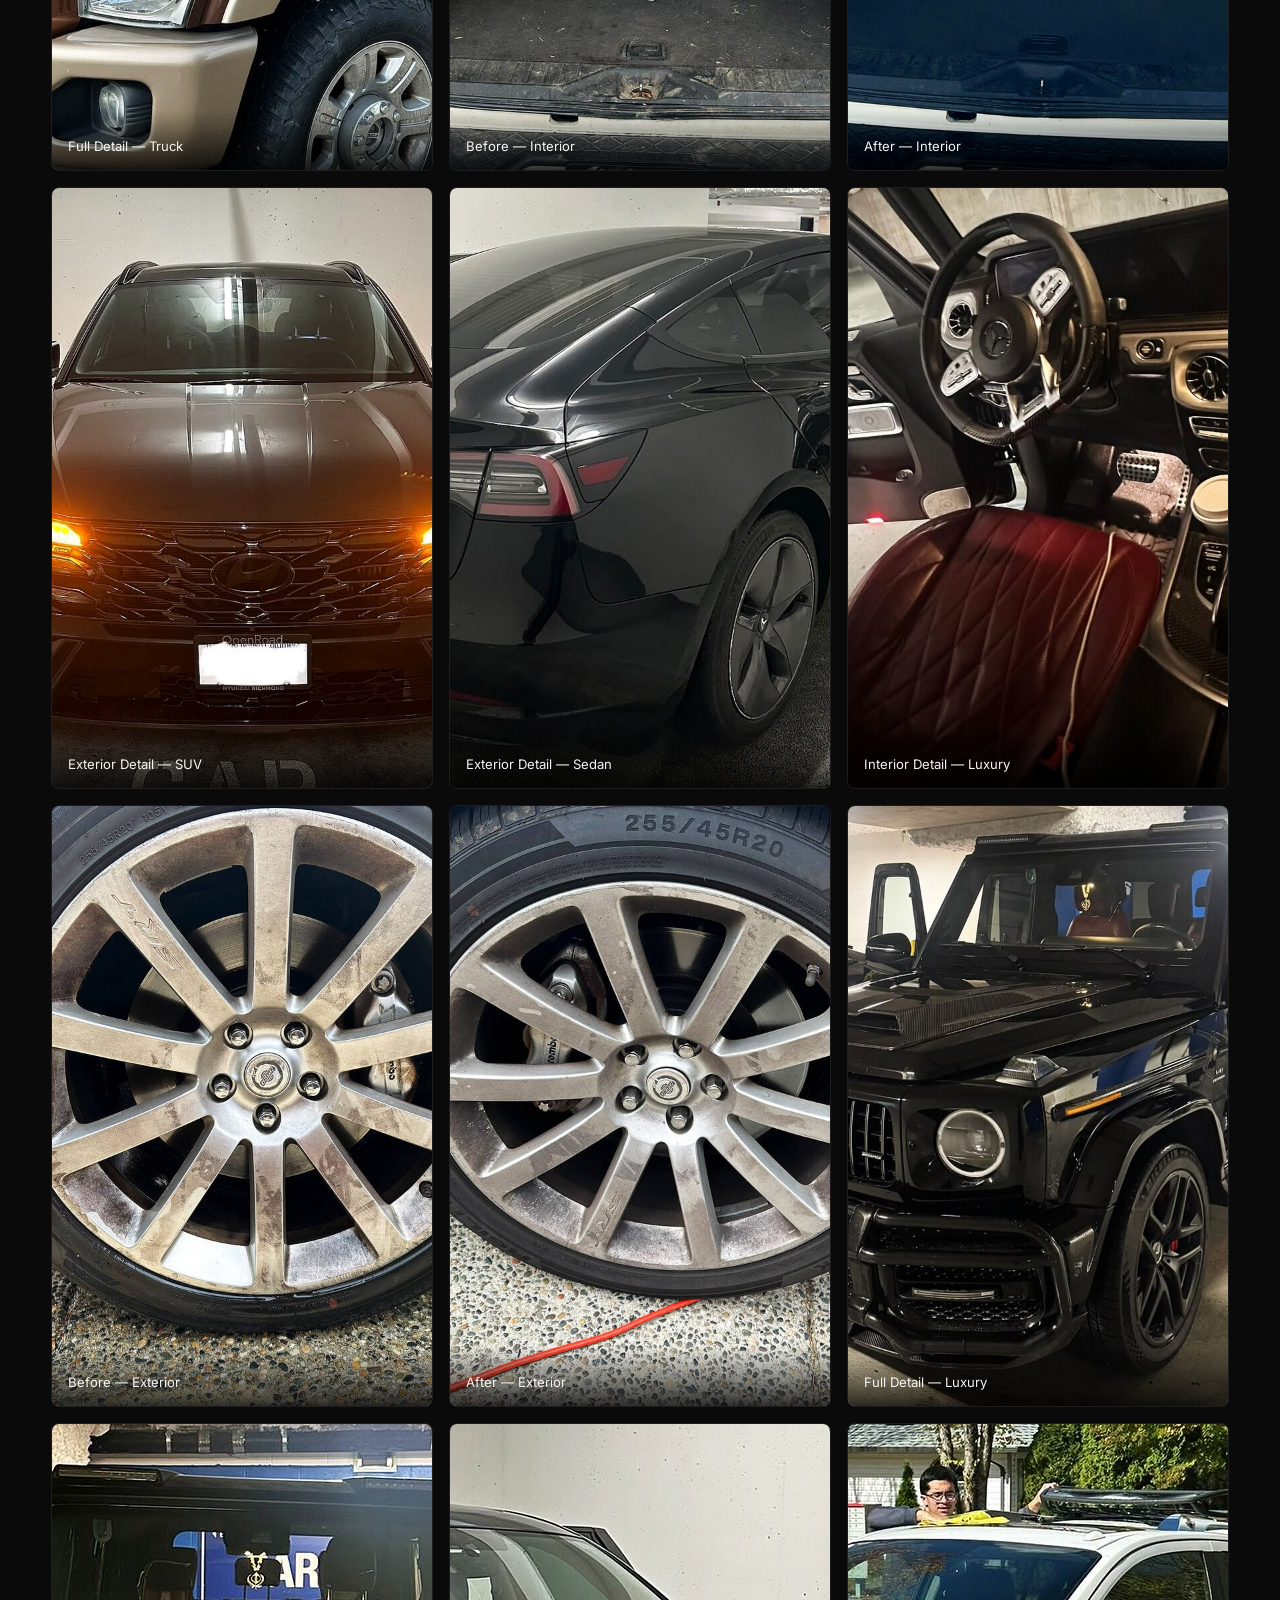
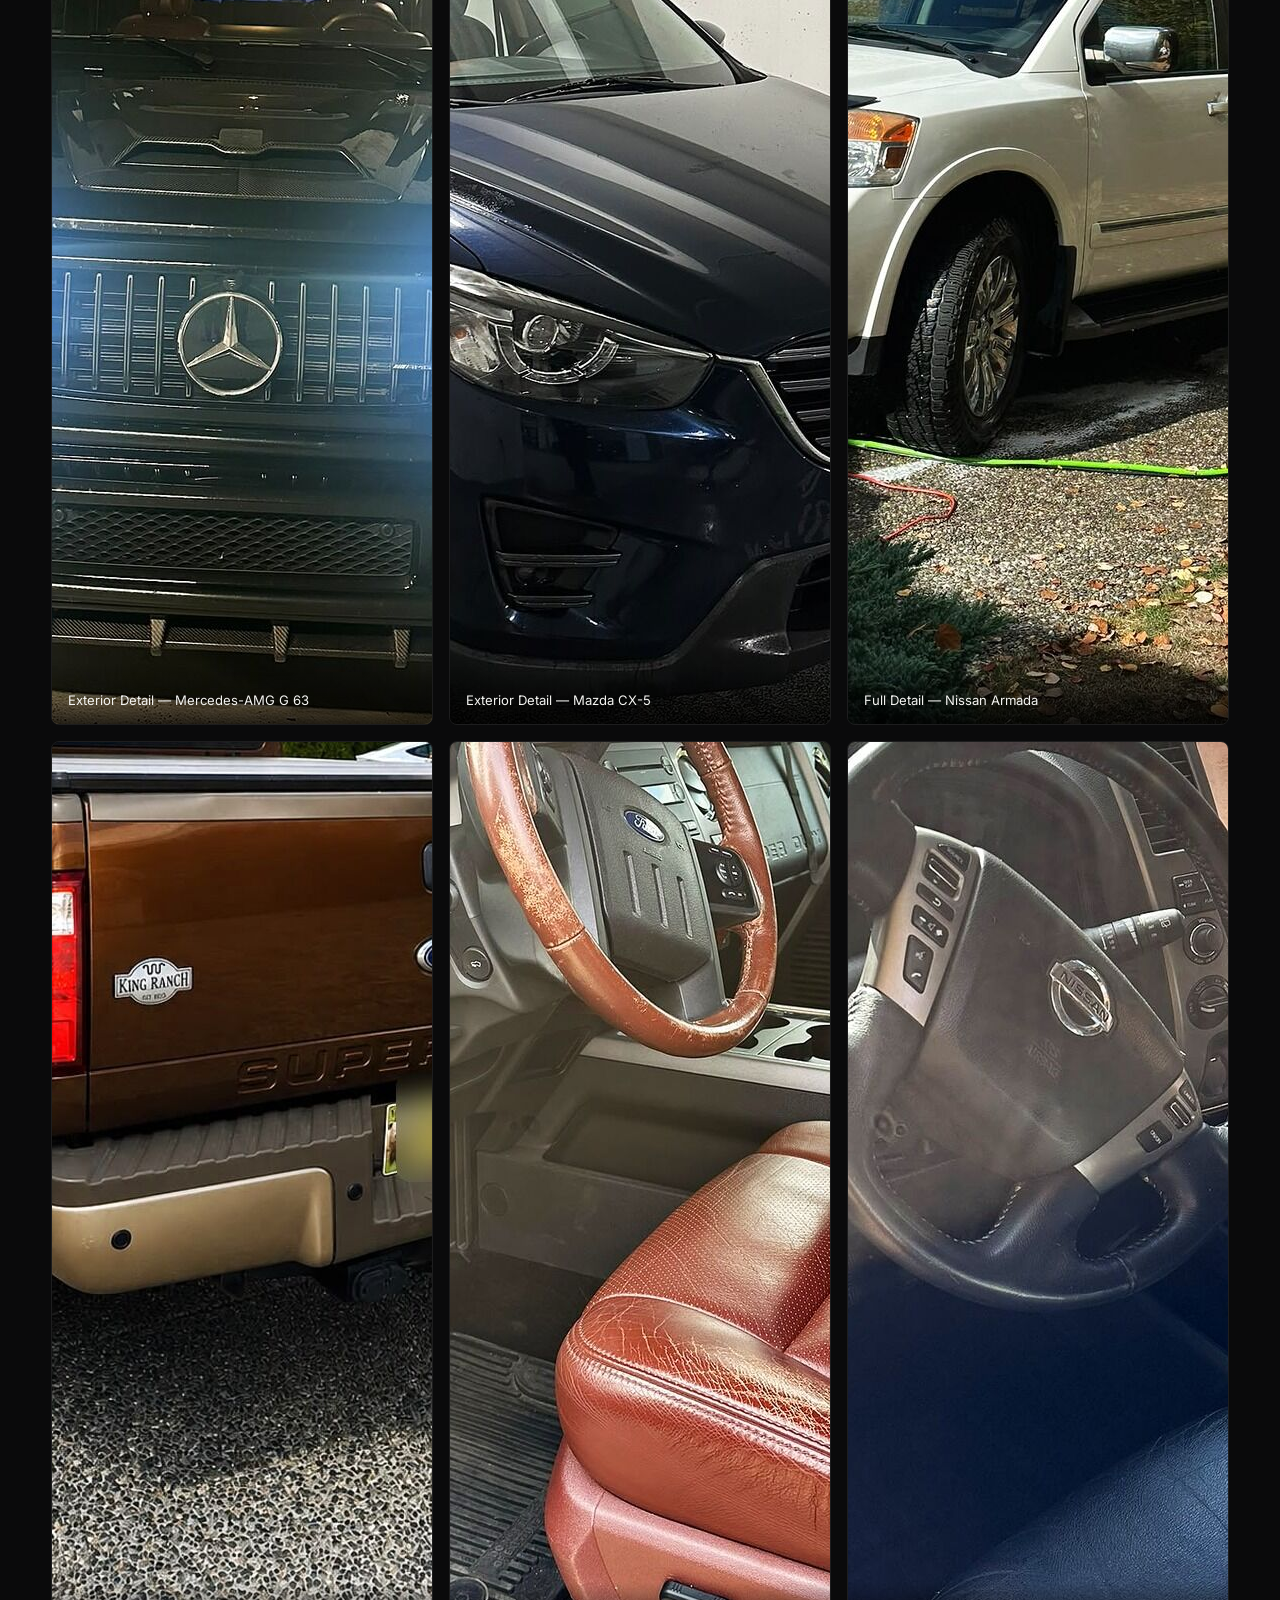
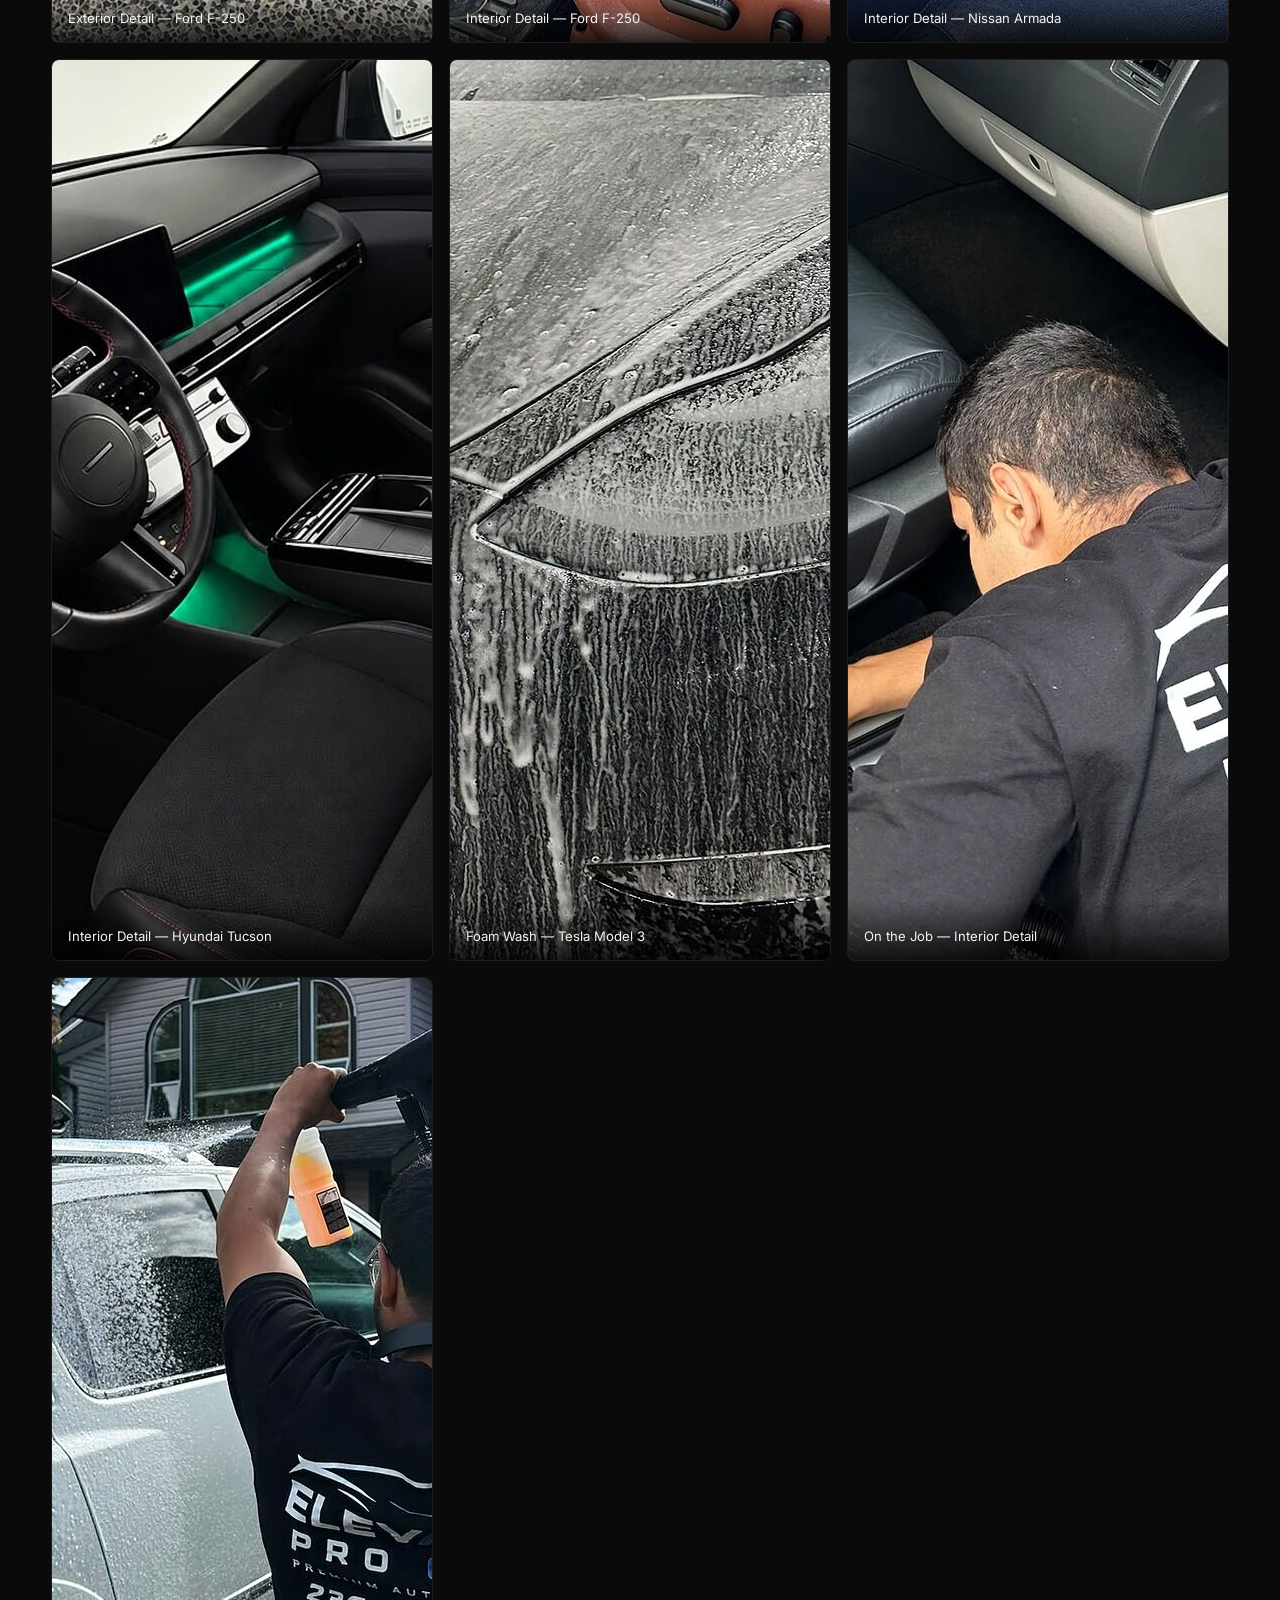
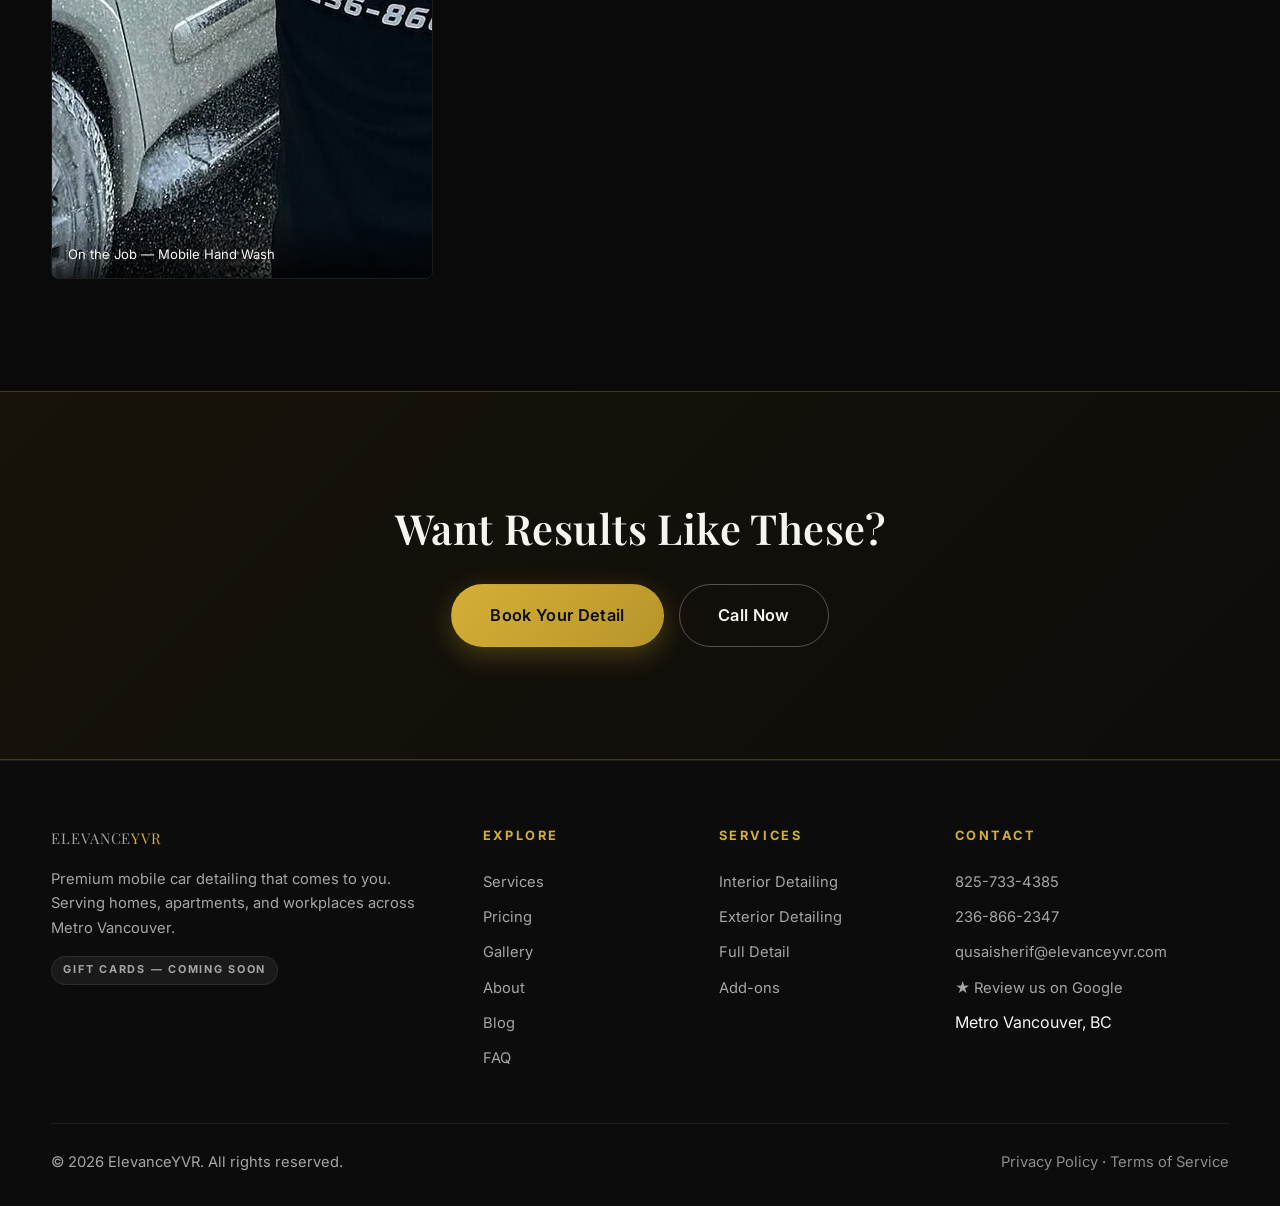
==== commit c0713279: "Add 10 new job photos to gallery" ====
--- a/gallery.html
+++ b/gallery.html
@@ -86,6 +86,16 @@
           <figure class="gallery-item" data-cat="beforeafter exterior"><img src="assets/img/before-2.svg" alt="Exterior before detailing with dirt and bug residue" loading="lazy" width="800" height="600"><figcaption>Before — Exterior</figcaption></figure>
           <figure class="gallery-item" data-cat="beforeafter exterior"><img src="assets/img/after-2.svg" alt="Same exterior after detailing with mirror shine" loading="lazy" width="800" height="600"><figcaption>After — Exterior</figcaption></figure>
           <figure class="gallery-item" data-cat="luxury exterior"><img src="assets/img/luxury-2.svg" alt="Luxury sedan after full detail at dusk" loading="lazy" width="800" height="600"><figcaption>Full Detail — Luxury</figcaption></figure>
+          <figure class="gallery-item" data-cat="luxury exterior suv"><img src="assets/img/g63-halo.jpg" alt="Mercedes-AMG G 63 with halo headlights on after an exterior detail" loading="lazy" width="1200" height="900"><figcaption>Exterior Detail — Mercedes-AMG G 63</figcaption></figure>
+          <figure class="gallery-item" data-cat="suv exterior"><img src="assets/img/cx5-front.jpg" alt="Navy Mazda CX-5 with a clean, glossy finish after a hand wash" loading="lazy" width="1200" height="900"><figcaption>Exterior Detail — Mazda CX-5</figcaption></figure>
+          <figure class="gallery-item" data-cat="suv exterior"><img src="assets/img/armada-front.jpg" alt="White Nissan Armada after a full mobile detail at the client's driveway" loading="lazy" width="1200" height="900"><figcaption>Full Detail — Nissan Armada</figcaption></figure>
+          <figure class="gallery-item" data-cat="truck exterior"><img src="assets/img/f250-rear.jpg" alt="Ford F-250 King Ranch with a deep shine after an exterior detail" loading="lazy" width="1200" height="900"><figcaption>Exterior Detail — Ford F-250</figcaption></figure>
+          <figure class="gallery-item" data-cat="truck interior"><img src="assets/img/f250-interior.jpg" alt="Ford F-250 King Ranch cabin with cleaned and conditioned leather seats" loading="lazy" width="1200" height="900"><figcaption>Interior Detail — Ford F-250</figcaption></figure>
+          <figure class="gallery-item" data-cat="suv interior"><img src="assets/img/armada-interior.jpg" alt="Nissan Armada front cabin after an interior detail" loading="lazy" width="1200" height="900"><figcaption>Interior Detail — Nissan Armada</figcaption></figure>
+          <figure class="gallery-item" data-cat="suv interior"><img src="assets/img/tucson-interior.jpg" alt="Hyundai Tucson cabin after a deep interior clean" loading="lazy" width="1200" height="900"><figcaption>Interior Detail — Hyundai Tucson</figcaption></figure>
+          <figure class="gallery-item" data-cat="sedan exterior"><img src="assets/img/tesla-foam.jpg" alt="Tesla Model 3 covered in snow foam during a hand wash" loading="lazy" width="1200" height="900"><figcaption>Foam Wash — Tesla Model 3</figcaption></figure>
+          <figure class="gallery-item" data-cat="sedan interior"><img src="assets/img/tech-vacuum.jpg" alt="ElevanceYVR detailer deep-vacuuming a Chrysler 300 interior" loading="lazy" width="1200" height="900"><figcaption>On the Job — Interior Detail</figcaption></figure>
+          <figure class="gallery-item" data-cat="suv exterior"><img src="assets/img/tech-foam.jpg" alt="ElevanceYVR detailer foam-washing a Nissan Armada on a client's driveway" loading="lazy" width="1200" height="900"><figcaption>On the Job — Mobile Hand Wash</figcaption></figure>
         </div>
       </div>
     </section>
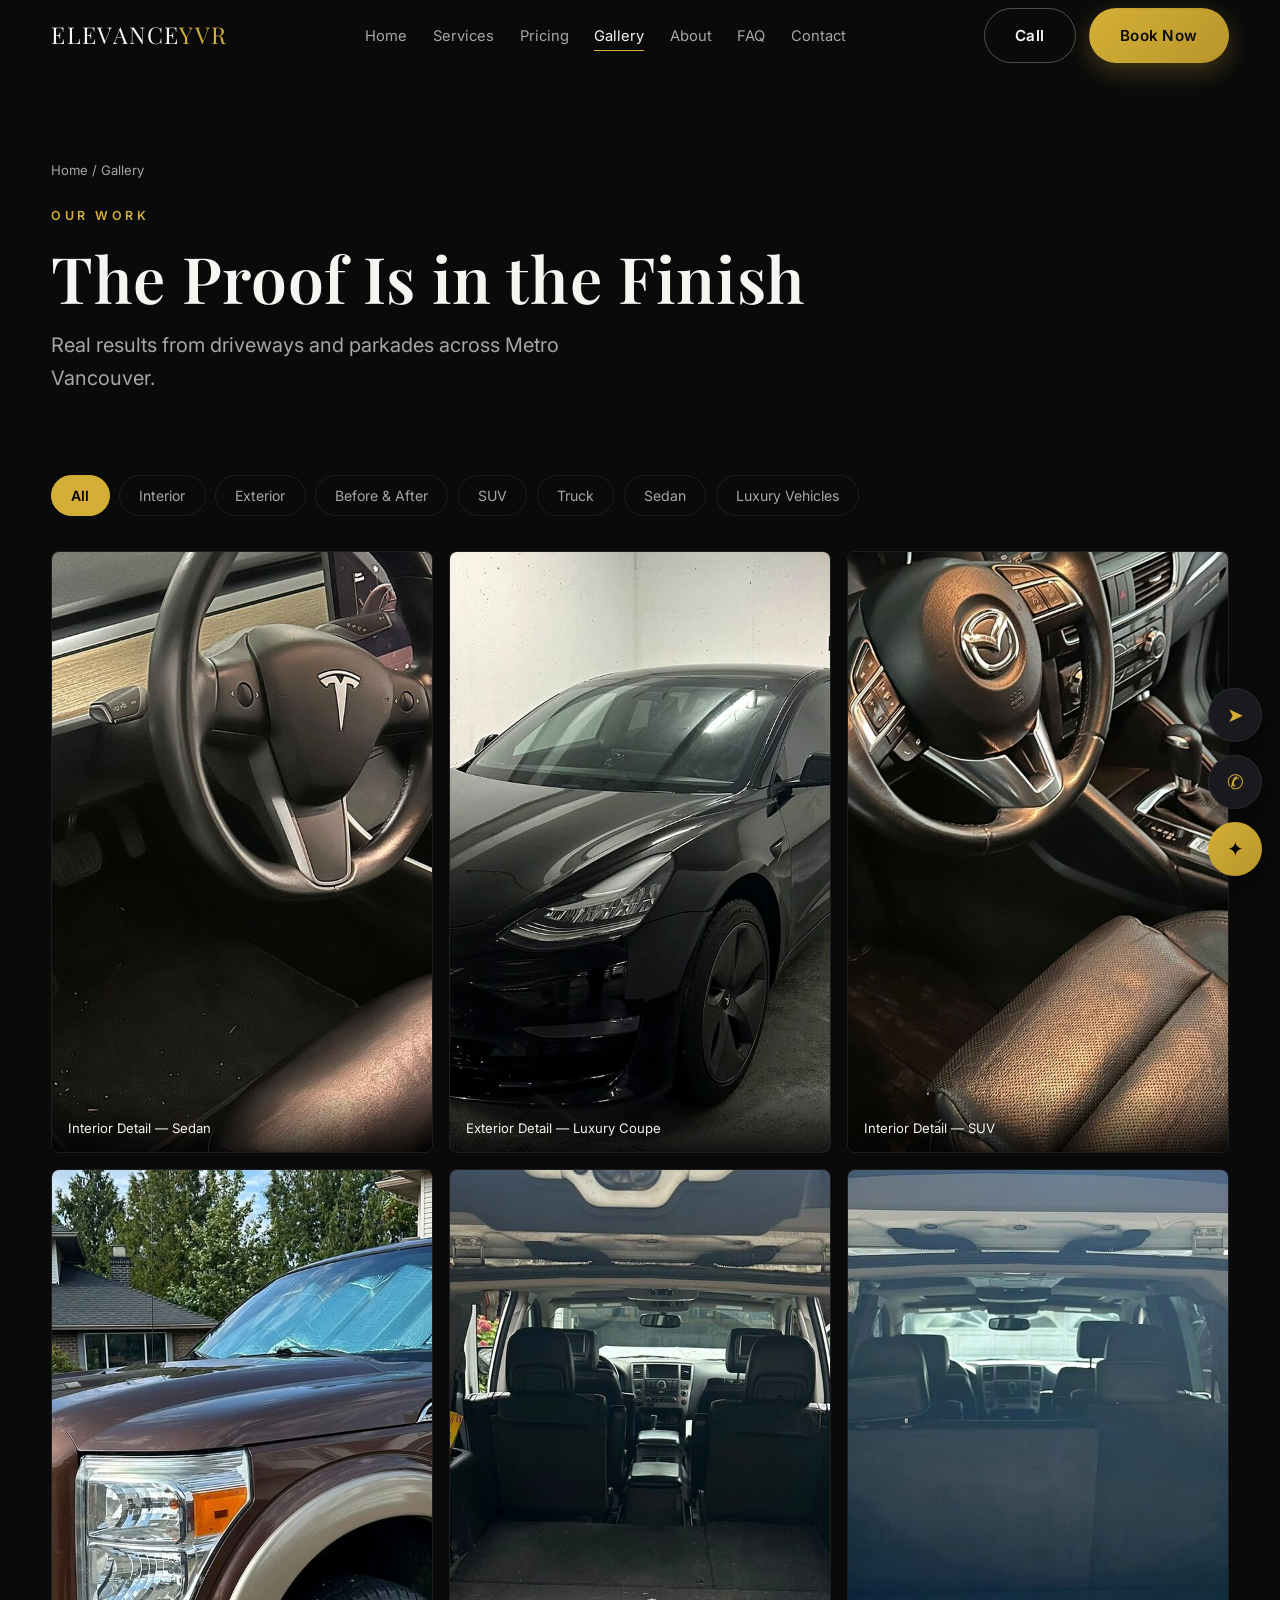
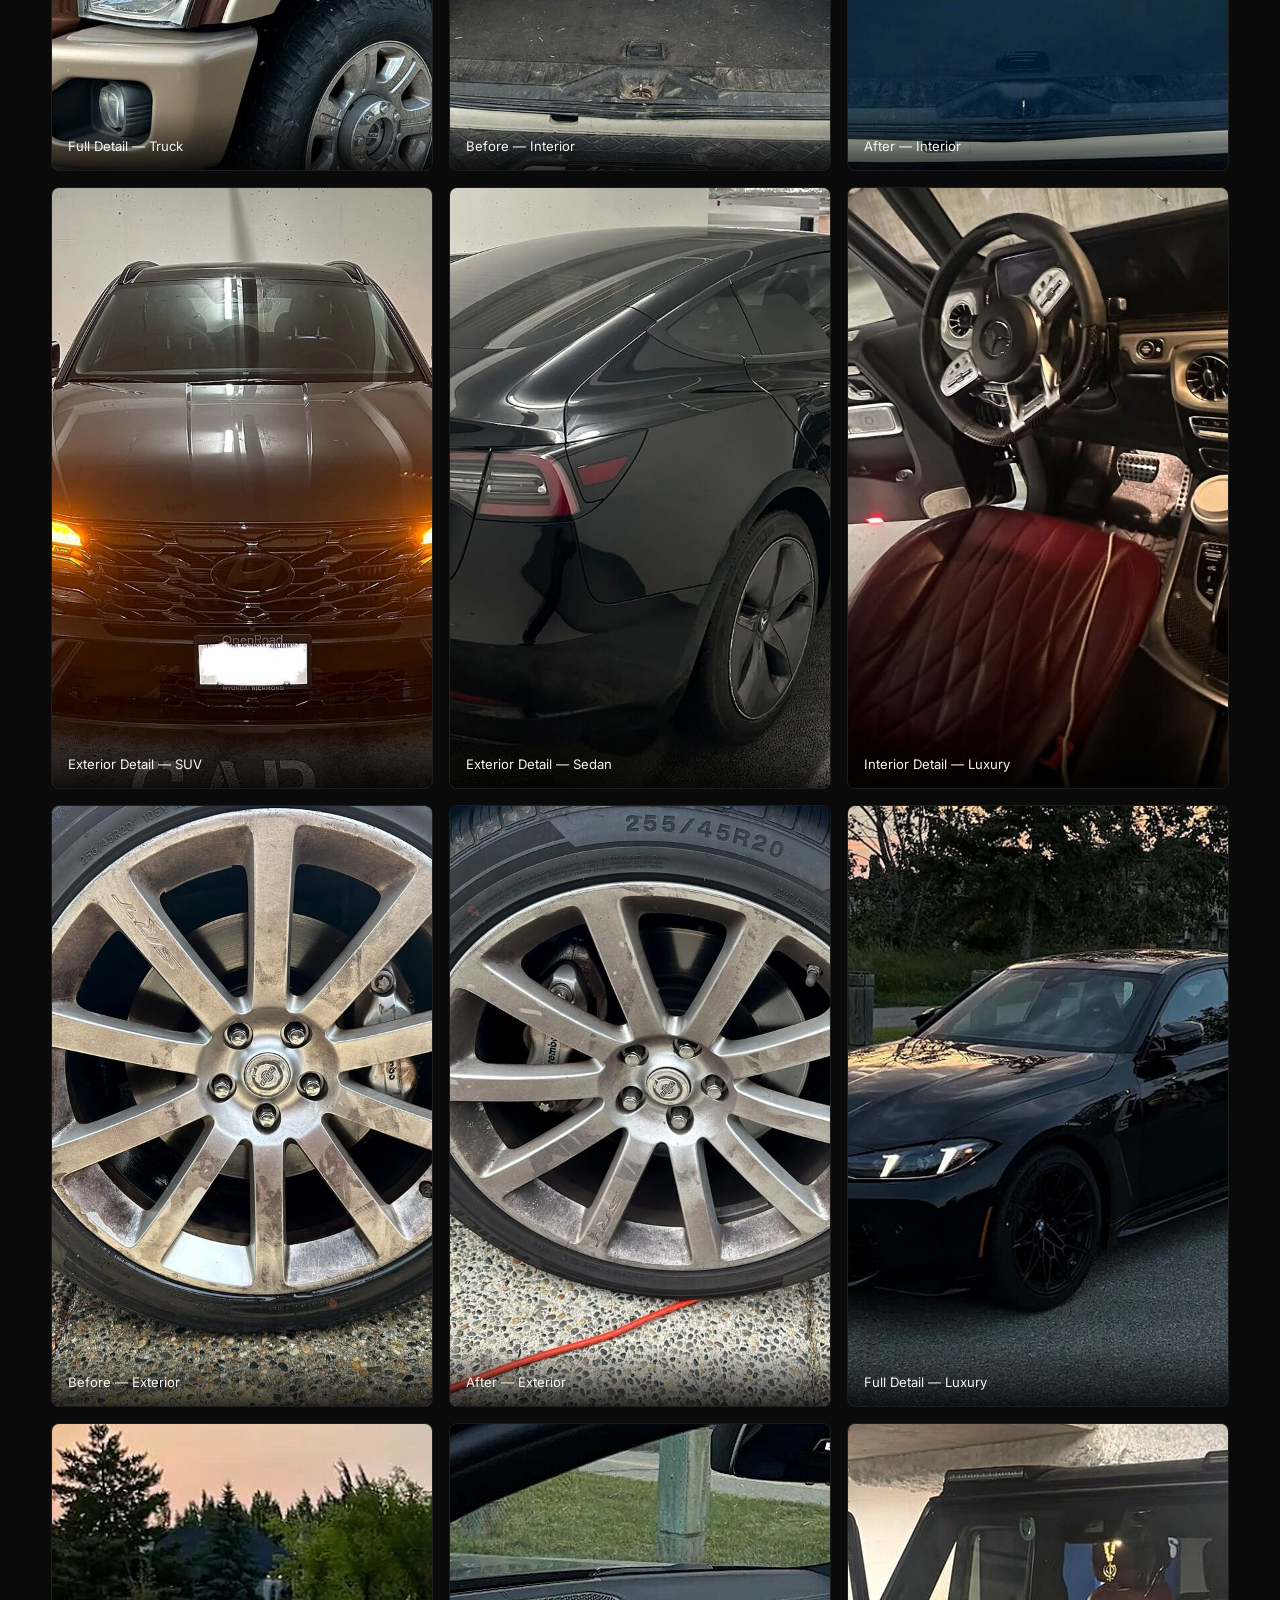
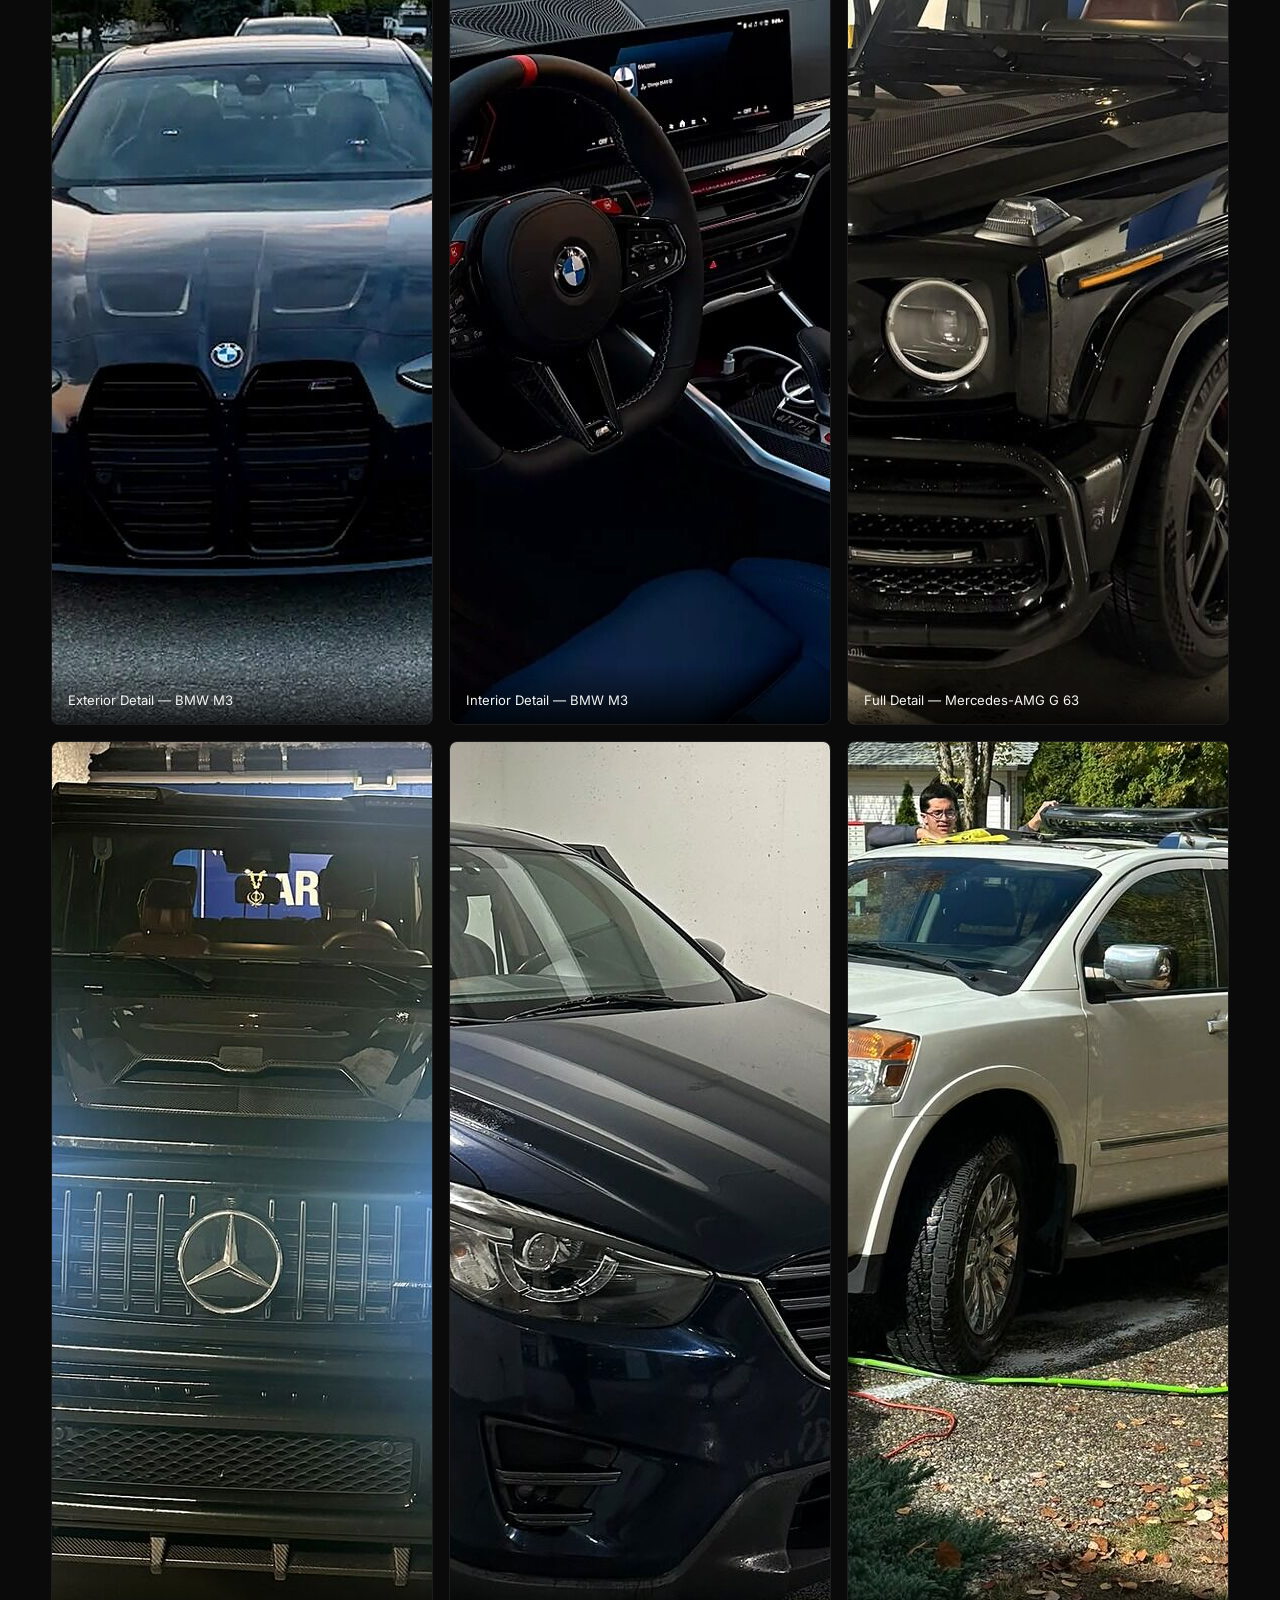
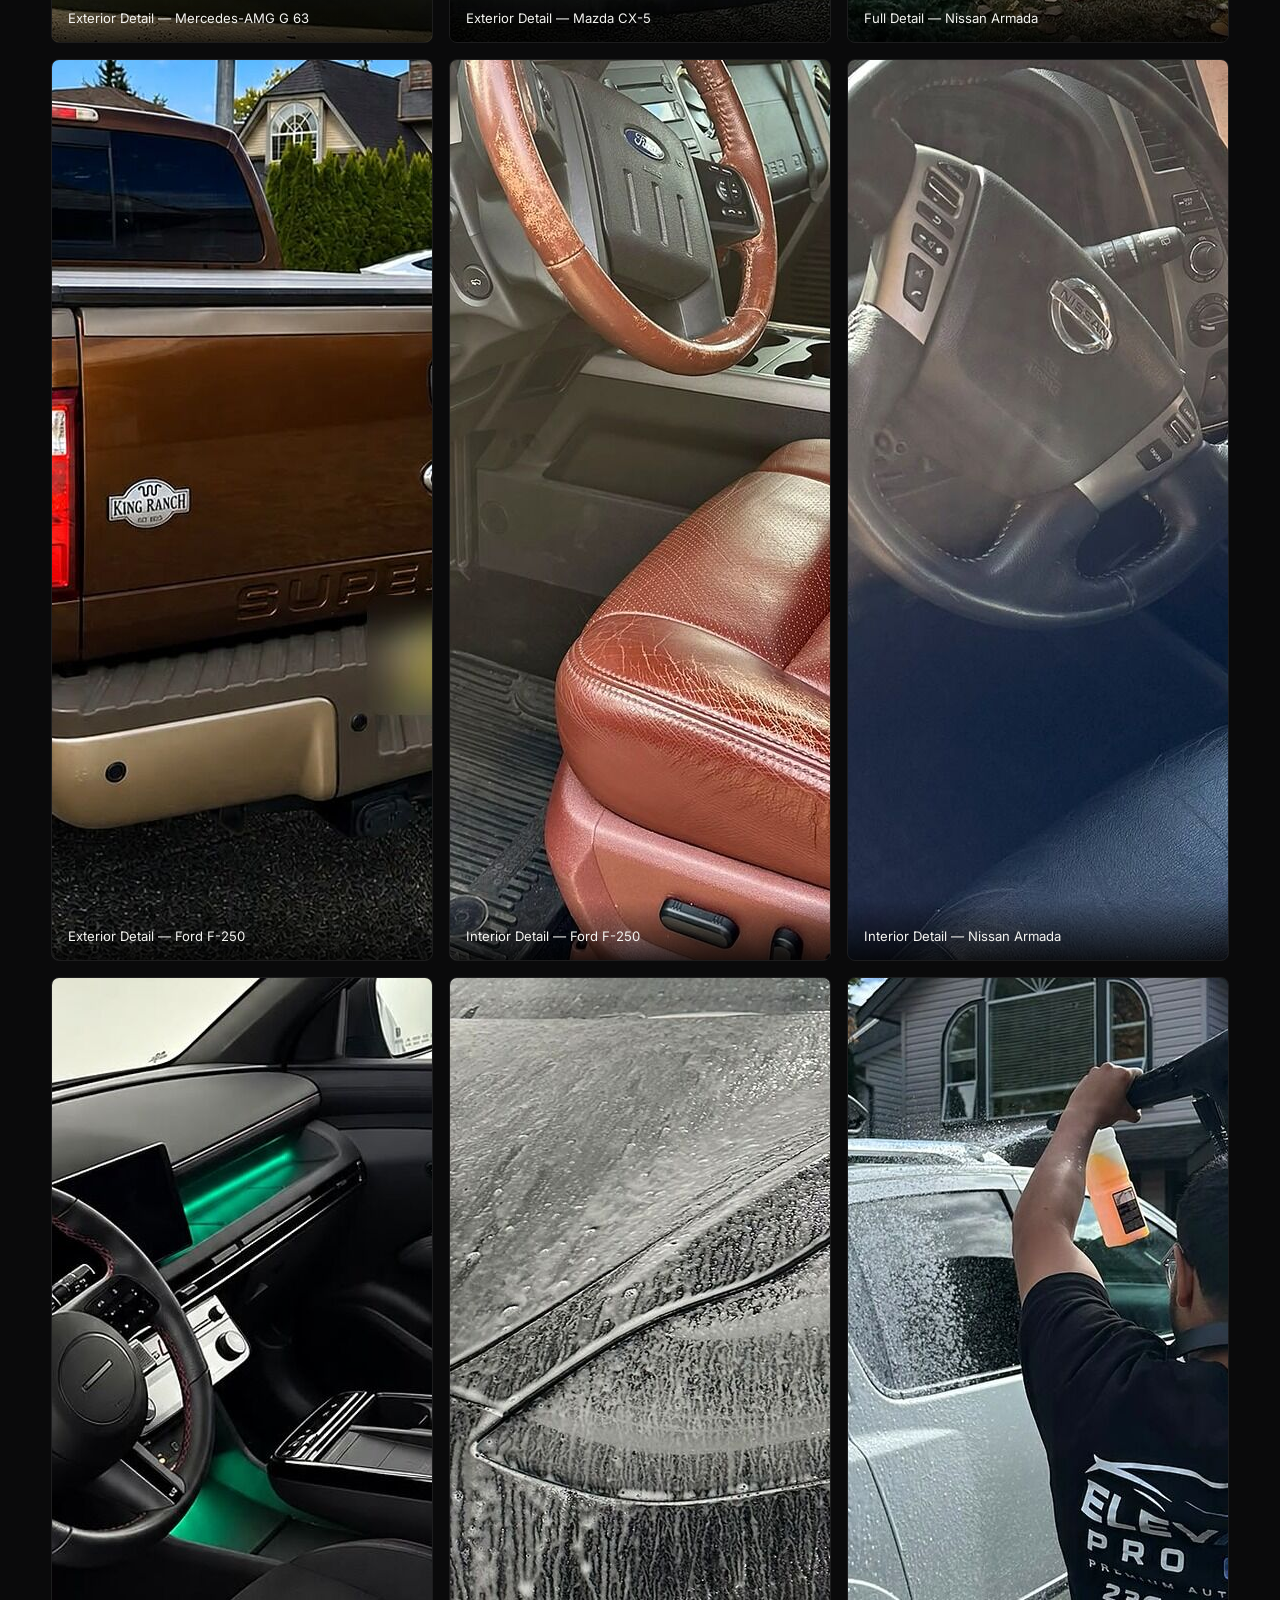
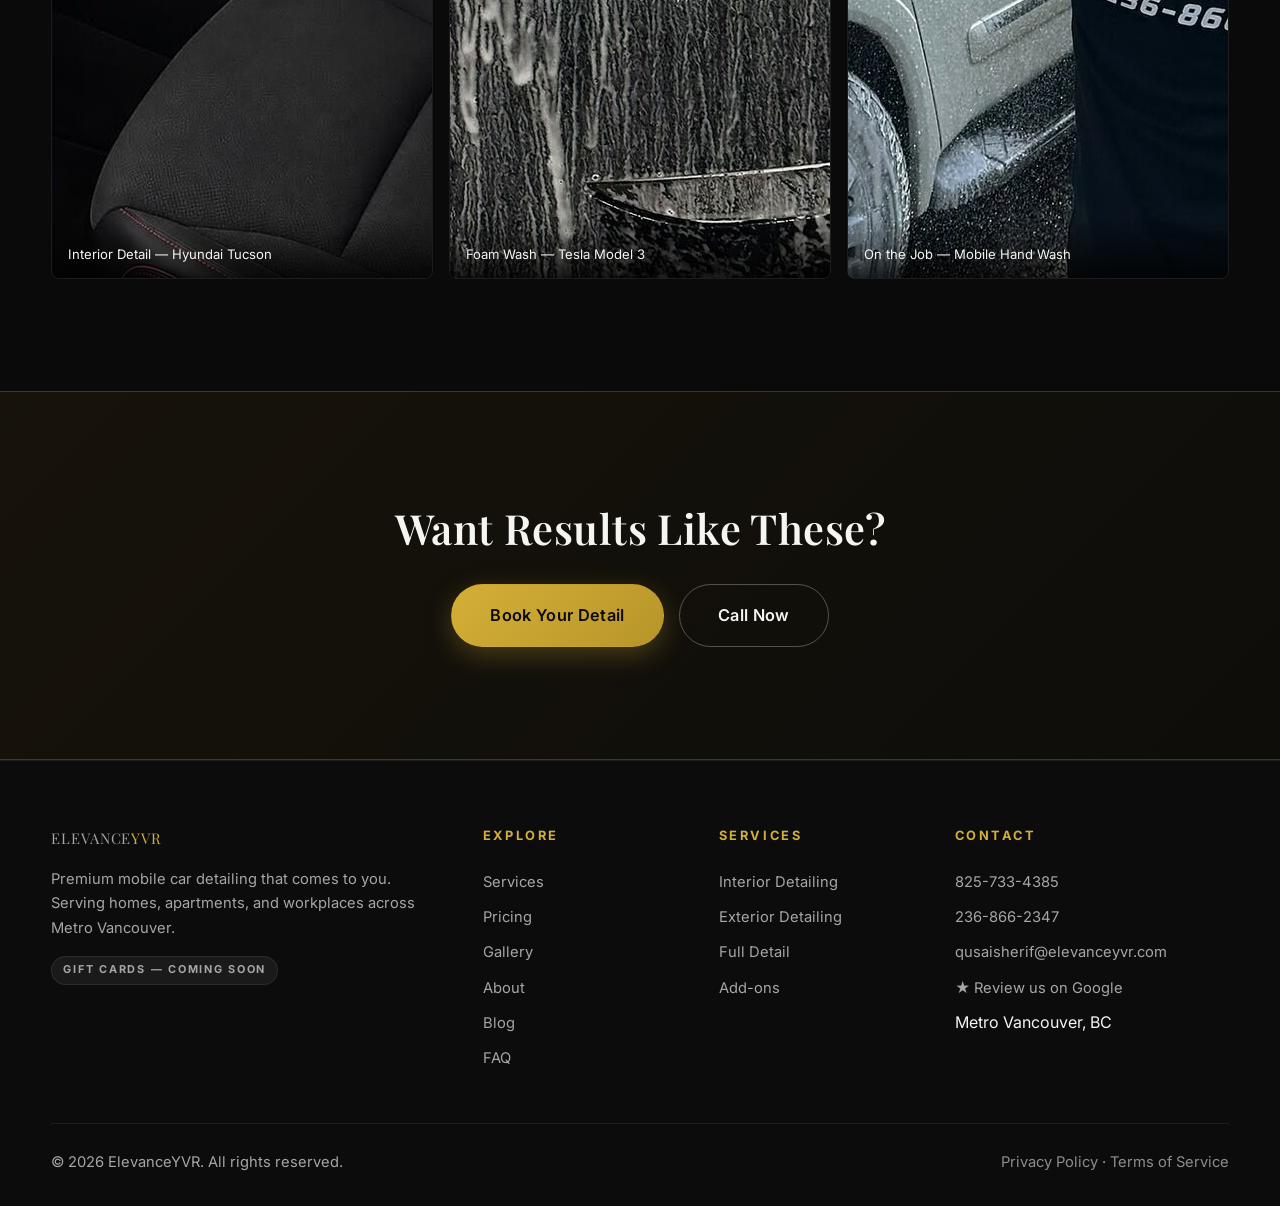
==== commit 2b4176e5: "Gallery: add BMW M3 + G63, remove close-up photo" ====
--- a/gallery.html
+++ b/gallery.html
@@ -86,6 +86,9 @@
           <figure class="gallery-item" data-cat="beforeafter exterior"><img src="assets/img/before-2.svg" alt="Exterior before detailing with dirt and bug residue" loading="lazy" width="800" height="600"><figcaption>Before — Exterior</figcaption></figure>
           <figure class="gallery-item" data-cat="beforeafter exterior"><img src="assets/img/after-2.svg" alt="Same exterior after detailing with mirror shine" loading="lazy" width="800" height="600"><figcaption>After — Exterior</figcaption></figure>
           <figure class="gallery-item" data-cat="luxury exterior"><img src="assets/img/luxury-2.svg" alt="Luxury sedan after full detail at dusk" loading="lazy" width="800" height="600"><figcaption>Full Detail — Luxury</figcaption></figure>
+          <figure class="gallery-item" data-cat="luxury exterior sedan"><img src="assets/img/bmw-front.jpg" alt="Black BMW M3 Competition with a glossy finish at sunset after an exterior detail" loading="lazy" width="1200" height="900"><figcaption>Exterior Detail — BMW M3</figcaption></figure>
+          <figure class="gallery-item" data-cat="luxury interior sedan"><img src="assets/img/bmw-interior.jpg" alt="BMW M3 cabin with clean blue leather seats and spotless dash after an interior detail" loading="lazy" width="1200" height="900"><figcaption>Interior Detail — BMW M3</figcaption></figure>
+          <figure class="gallery-item" data-cat="luxury exterior suv"><img src="assets/img/g63-front.jpg" alt="Black Mercedes-AMG G 63 after a full detail" loading="lazy" width="1200" height="900"><figcaption>Full Detail — Mercedes-AMG G 63</figcaption></figure>
           <figure class="gallery-item" data-cat="luxury exterior suv"><img src="assets/img/g63-halo.jpg" alt="Mercedes-AMG G 63 with halo headlights on after an exterior detail" loading="lazy" width="1200" height="900"><figcaption>Exterior Detail — Mercedes-AMG G 63</figcaption></figure>
           <figure class="gallery-item" data-cat="suv exterior"><img src="assets/img/cx5-front.jpg" alt="Navy Mazda CX-5 with a clean, glossy finish after a hand wash" loading="lazy" width="1200" height="900"><figcaption>Exterior Detail — Mazda CX-5</figcaption></figure>
           <figure class="gallery-item" data-cat="suv exterior"><img src="assets/img/armada-front.jpg" alt="White Nissan Armada after a full mobile detail at the client's driveway" loading="lazy" width="1200" height="900"><figcaption>Full Detail — Nissan Armada</figcaption></figure>
@@ -94,7 +97,6 @@
           <figure class="gallery-item" data-cat="suv interior"><img src="assets/img/armada-interior.jpg" alt="Nissan Armada front cabin after an interior detail" loading="lazy" width="1200" height="900"><figcaption>Interior Detail — Nissan Armada</figcaption></figure>
           <figure class="gallery-item" data-cat="suv interior"><img src="assets/img/tucson-interior.jpg" alt="Hyundai Tucson cabin after a deep interior clean" loading="lazy" width="1200" height="900"><figcaption>Interior Detail — Hyundai Tucson</figcaption></figure>
           <figure class="gallery-item" data-cat="sedan exterior"><img src="assets/img/tesla-foam.jpg" alt="Tesla Model 3 covered in snow foam during a hand wash" loading="lazy" width="1200" height="900"><figcaption>Foam Wash — Tesla Model 3</figcaption></figure>
-          <figure class="gallery-item" data-cat="sedan interior"><img src="assets/img/tech-vacuum.jpg" alt="ElevanceYVR detailer deep-vacuuming a Chrysler 300 interior" loading="lazy" width="1200" height="900"><figcaption>On the Job — Interior Detail</figcaption></figure>
           <figure class="gallery-item" data-cat="suv exterior"><img src="assets/img/tech-foam.jpg" alt="ElevanceYVR detailer foam-washing a Nissan Armada on a client's driveway" loading="lazy" width="1200" height="900"><figcaption>On the Job — Mobile Hand Wash</figcaption></figure>
         </div>
       </div>
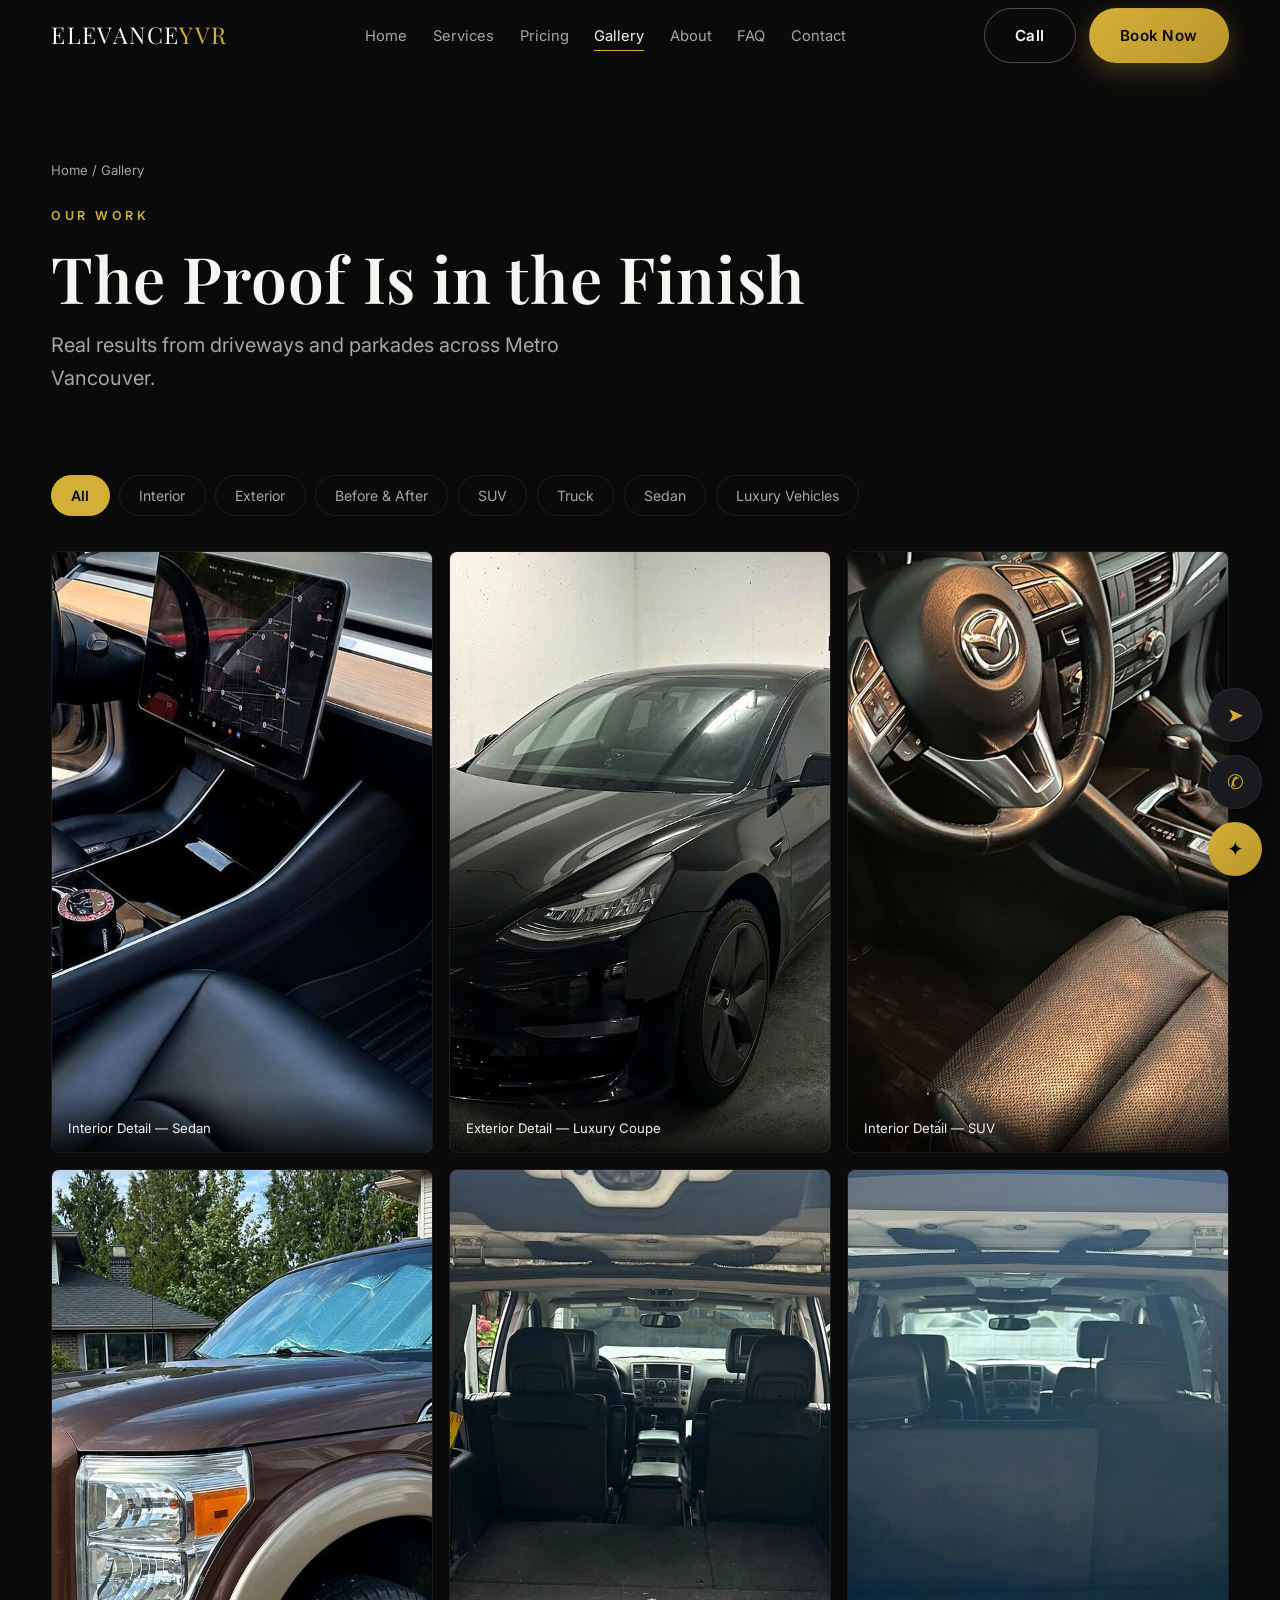
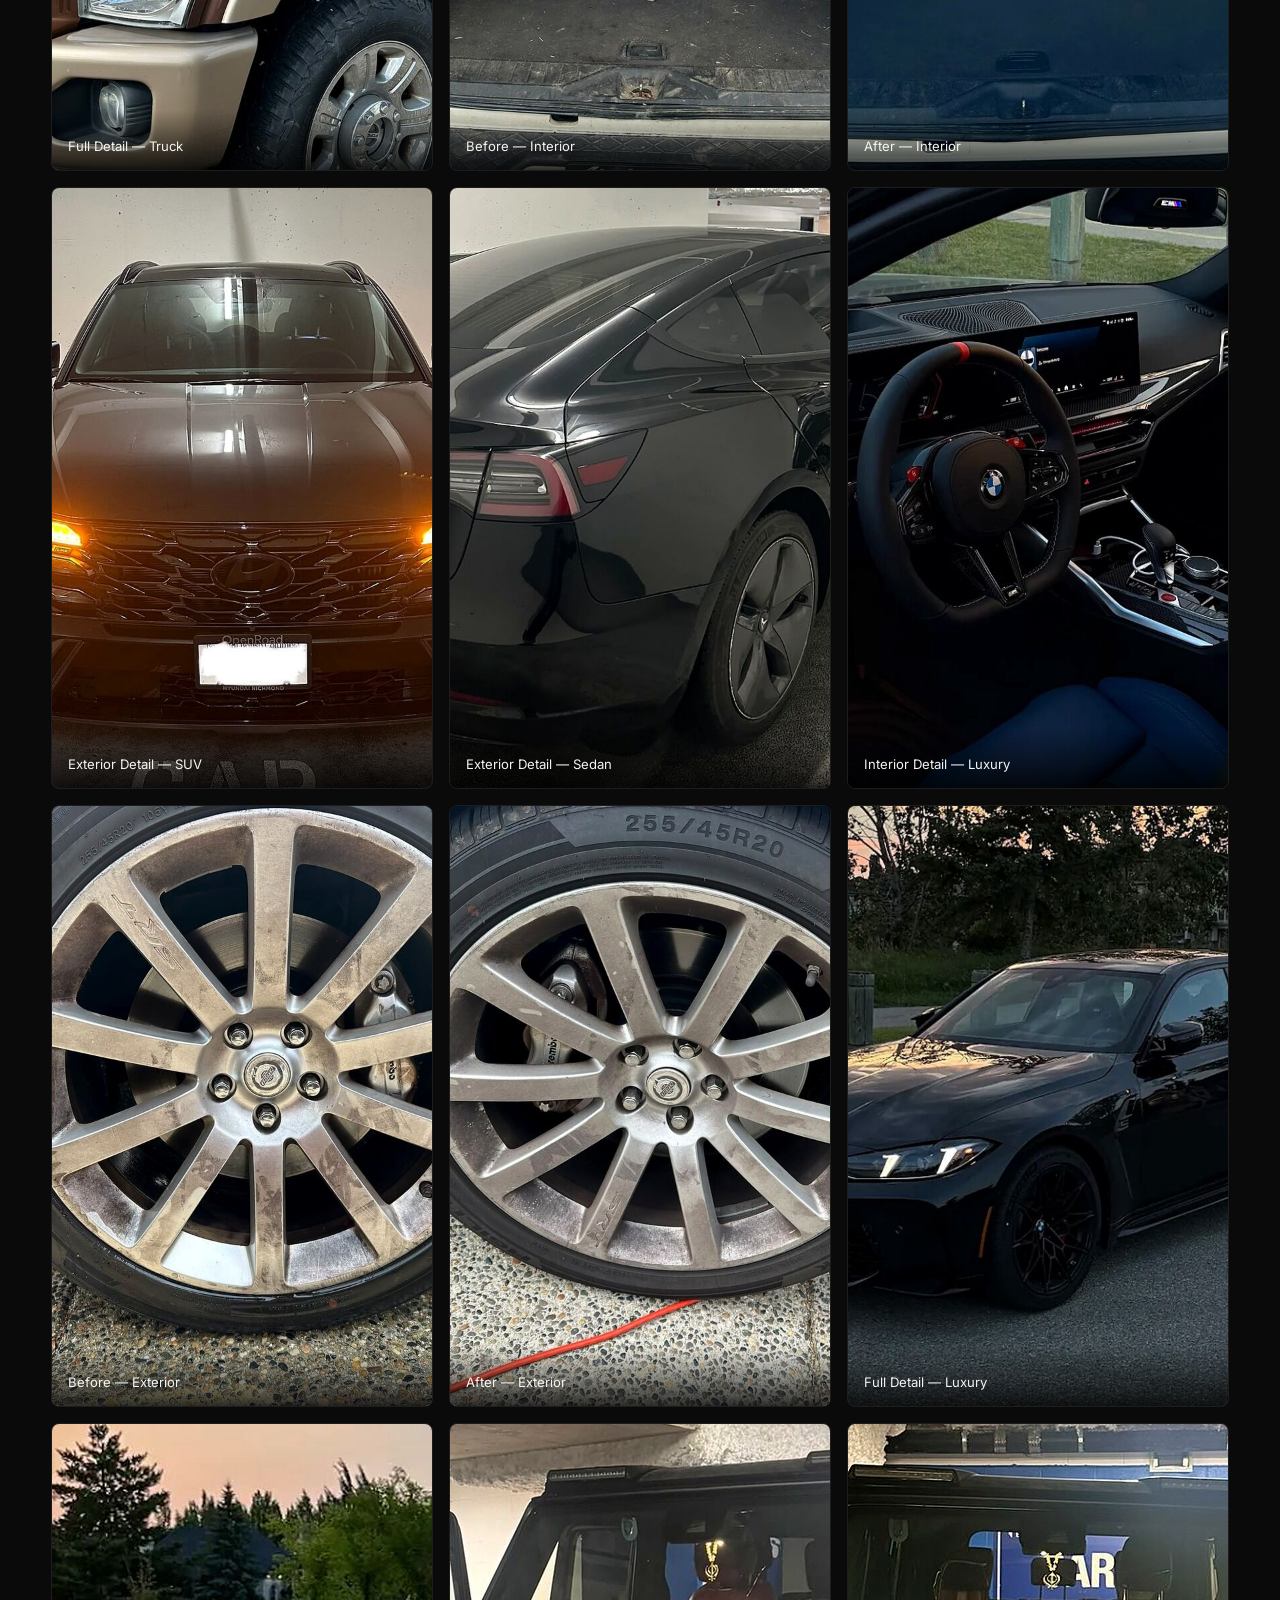
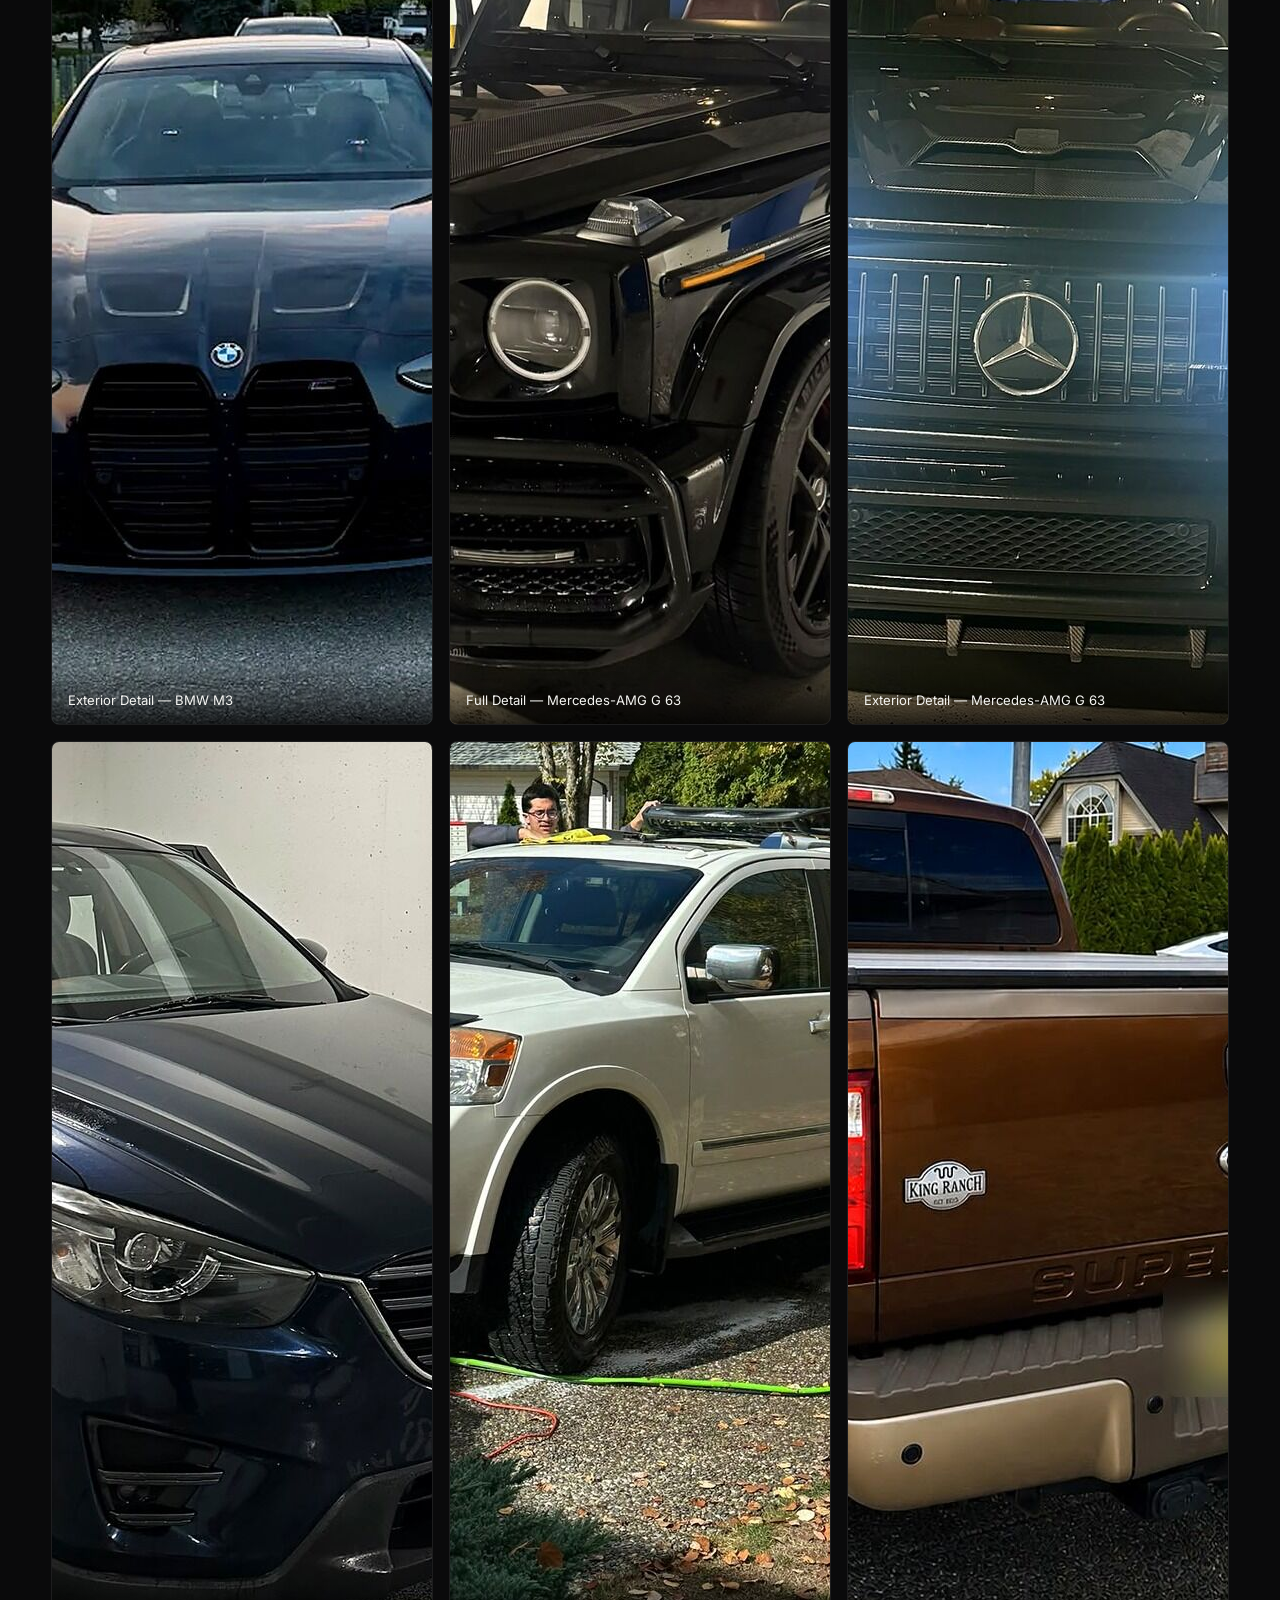
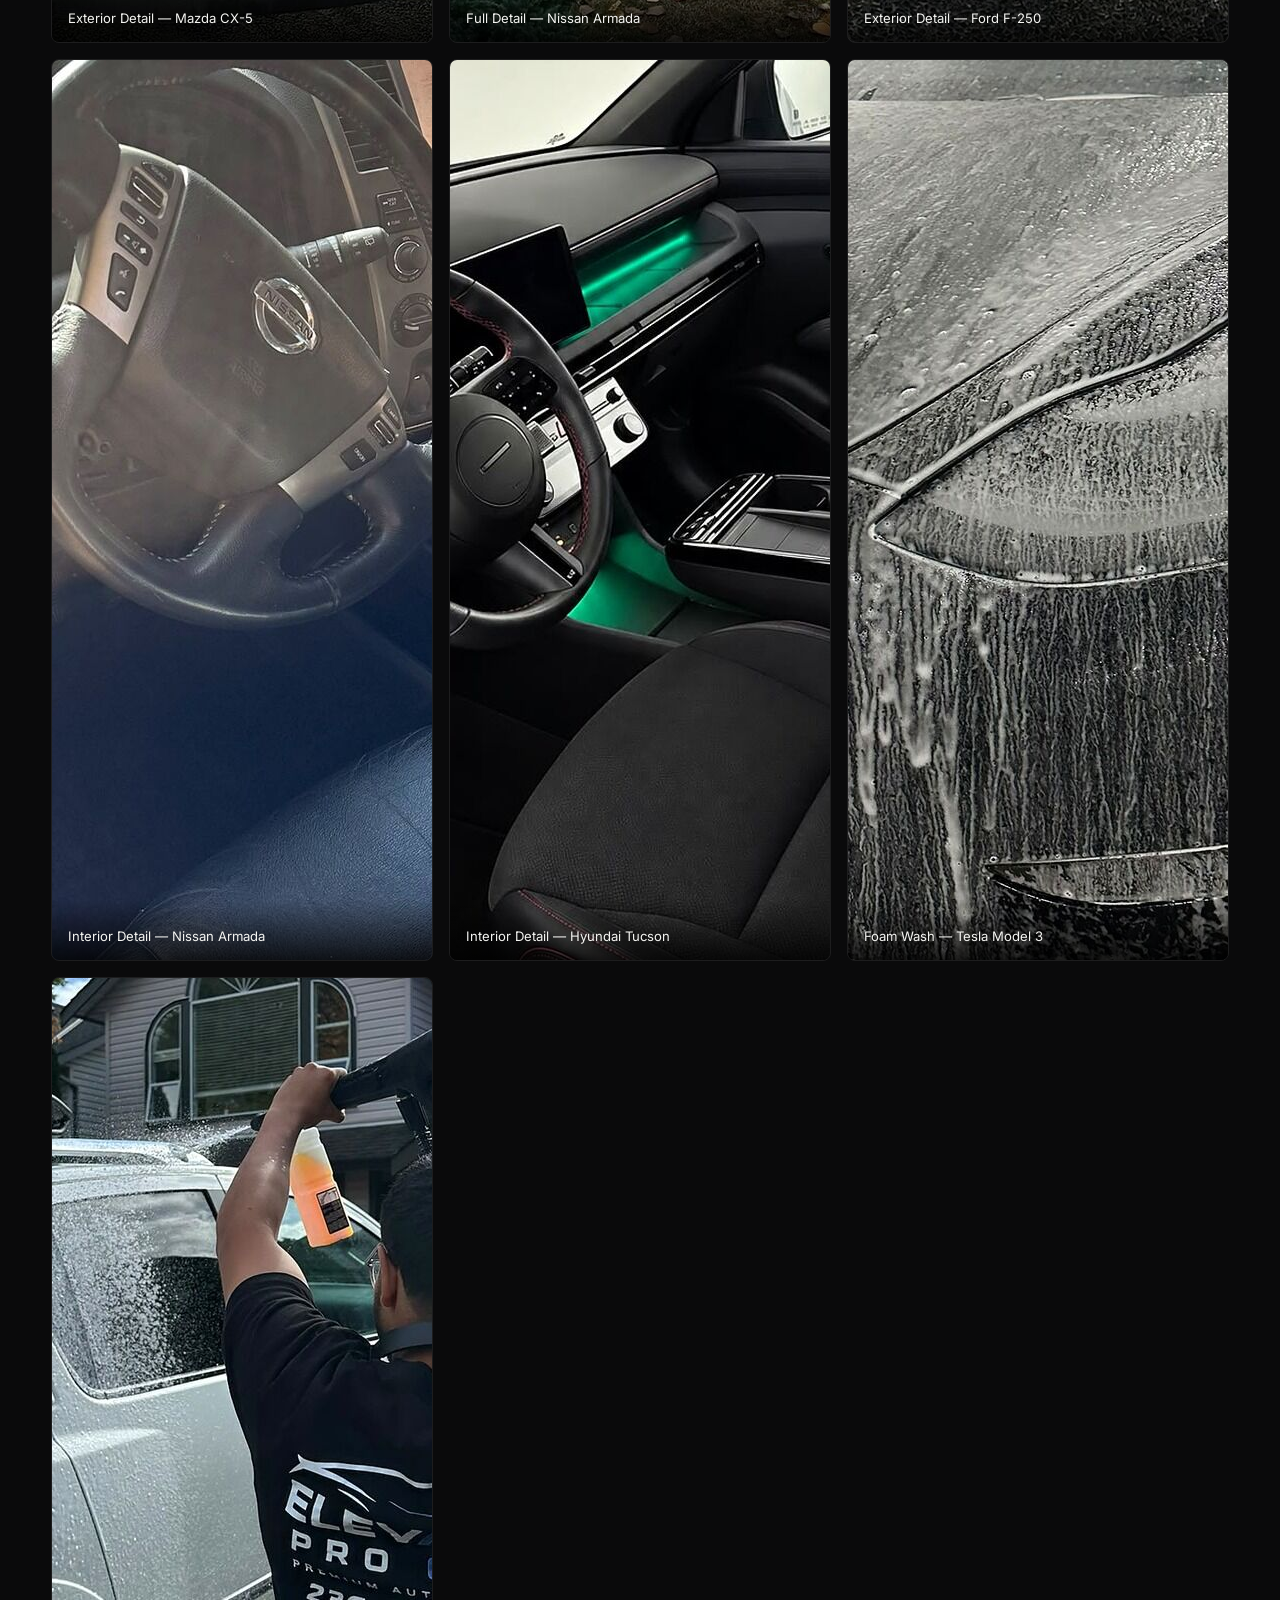
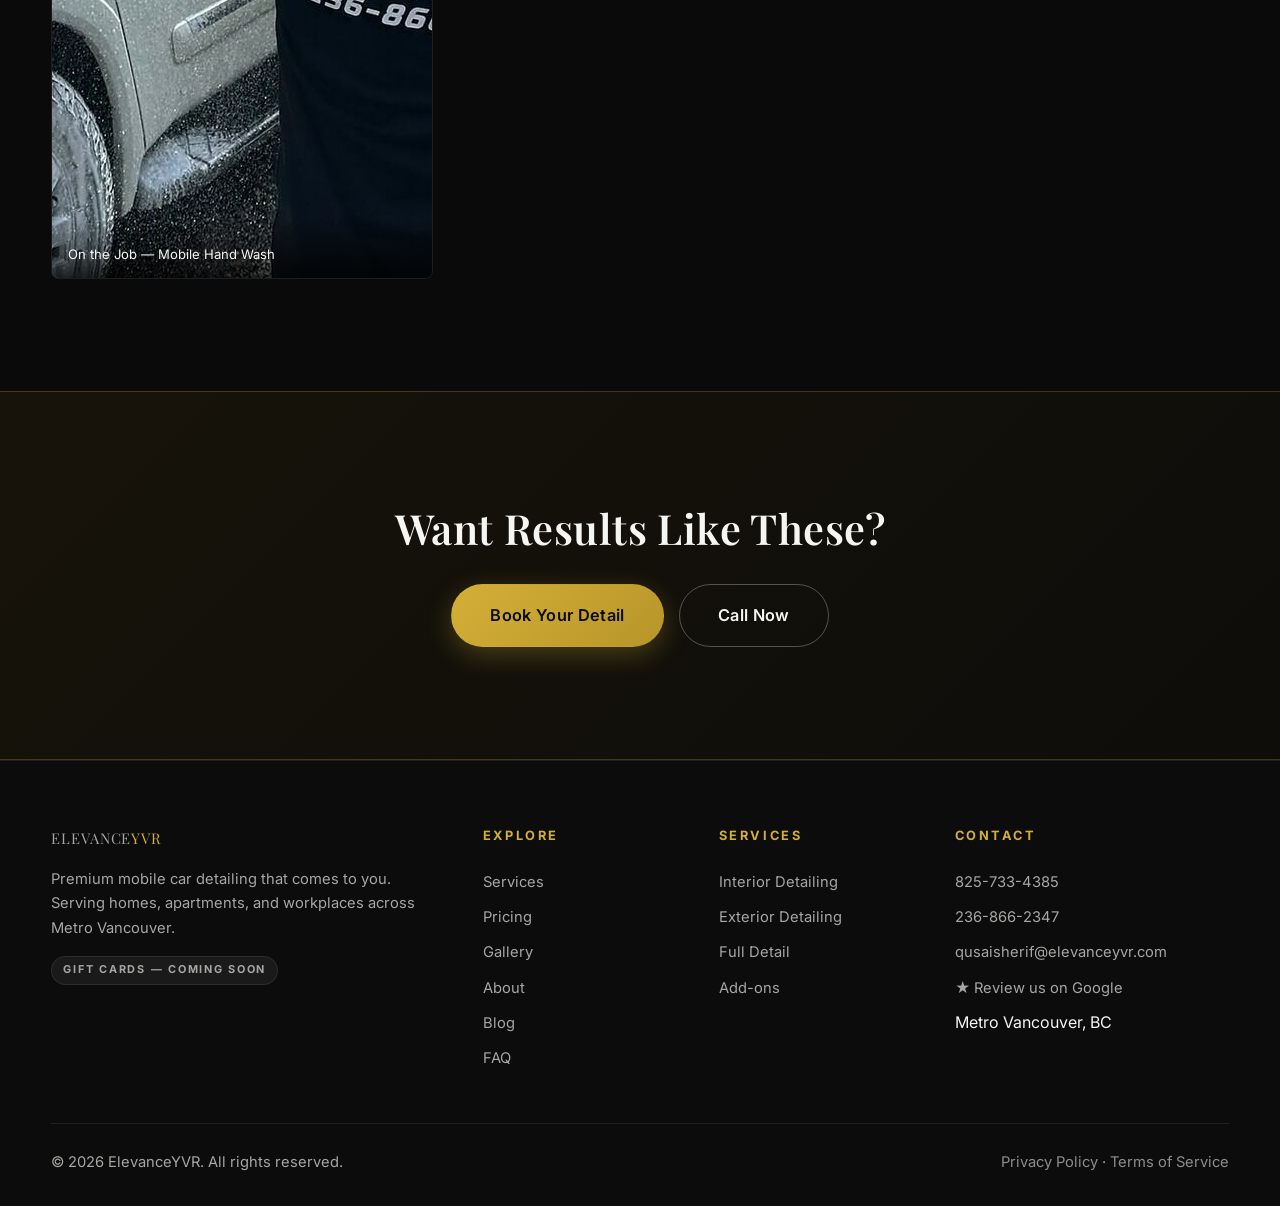
==== commit e1286887: "Gallery: remove dusty-mat interior photos" ====
--- a/gallery.html
+++ b/gallery.html
@@ -87,13 +87,11 @@
           <figure class="gallery-item" data-cat="beforeafter exterior"><img src="assets/img/after-2.svg" alt="Same exterior after detailing with mirror shine" loading="lazy" width="800" height="600"><figcaption>After — Exterior</figcaption></figure>
           <figure class="gallery-item" data-cat="luxury exterior"><img src="assets/img/luxury-2.svg" alt="Luxury sedan after full detail at dusk" loading="lazy" width="800" height="600"><figcaption>Full Detail — Luxury</figcaption></figure>
           <figure class="gallery-item" data-cat="luxury exterior sedan"><img src="assets/img/bmw-front.jpg" alt="Black BMW M3 Competition with a glossy finish at sunset after an exterior detail" loading="lazy" width="1200" height="900"><figcaption>Exterior Detail — BMW M3</figcaption></figure>
-          <figure class="gallery-item" data-cat="luxury interior sedan"><img src="assets/img/bmw-interior.jpg" alt="BMW M3 cabin with clean blue leather seats and spotless dash after an interior detail" loading="lazy" width="1200" height="900"><figcaption>Interior Detail — BMW M3</figcaption></figure>
           <figure class="gallery-item" data-cat="luxury exterior suv"><img src="assets/img/g63-front.jpg" alt="Black Mercedes-AMG G 63 after a full detail" loading="lazy" width="1200" height="900"><figcaption>Full Detail — Mercedes-AMG G 63</figcaption></figure>
           <figure class="gallery-item" data-cat="luxury exterior suv"><img src="assets/img/g63-halo.jpg" alt="Mercedes-AMG G 63 with halo headlights on after an exterior detail" loading="lazy" width="1200" height="900"><figcaption>Exterior Detail — Mercedes-AMG G 63</figcaption></figure>
           <figure class="gallery-item" data-cat="suv exterior"><img src="assets/img/cx5-front.jpg" alt="Navy Mazda CX-5 with a clean, glossy finish after a hand wash" loading="lazy" width="1200" height="900"><figcaption>Exterior Detail — Mazda CX-5</figcaption></figure>
           <figure class="gallery-item" data-cat="suv exterior"><img src="assets/img/armada-front.jpg" alt="White Nissan Armada after a full mobile detail at the client's driveway" loading="lazy" width="1200" height="900"><figcaption>Full Detail — Nissan Armada</figcaption></figure>
           <figure class="gallery-item" data-cat="truck exterior"><img src="assets/img/f250-rear.jpg" alt="Ford F-250 King Ranch with a deep shine after an exterior detail" loading="lazy" width="1200" height="900"><figcaption>Exterior Detail — Ford F-250</figcaption></figure>
-          <figure class="gallery-item" data-cat="truck interior"><img src="assets/img/f250-interior.jpg" alt="Ford F-250 King Ranch cabin with cleaned and conditioned leather seats" loading="lazy" width="1200" height="900"><figcaption>Interior Detail — Ford F-250</figcaption></figure>
           <figure class="gallery-item" data-cat="suv interior"><img src="assets/img/armada-interior.jpg" alt="Nissan Armada front cabin after an interior detail" loading="lazy" width="1200" height="900"><figcaption>Interior Detail — Nissan Armada</figcaption></figure>
           <figure class="gallery-item" data-cat="suv interior"><img src="assets/img/tucson-interior.jpg" alt="Hyundai Tucson cabin after a deep interior clean" loading="lazy" width="1200" height="900"><figcaption>Interior Detail — Hyundai Tucson</figcaption></figure>
           <figure class="gallery-item" data-cat="sedan exterior"><img src="assets/img/tesla-foam.jpg" alt="Tesla Model 3 covered in snow foam during a hand wash" loading="lazy" width="1200" height="900"><figcaption>Foam Wash — Tesla Model 3</figcaption></figure>
